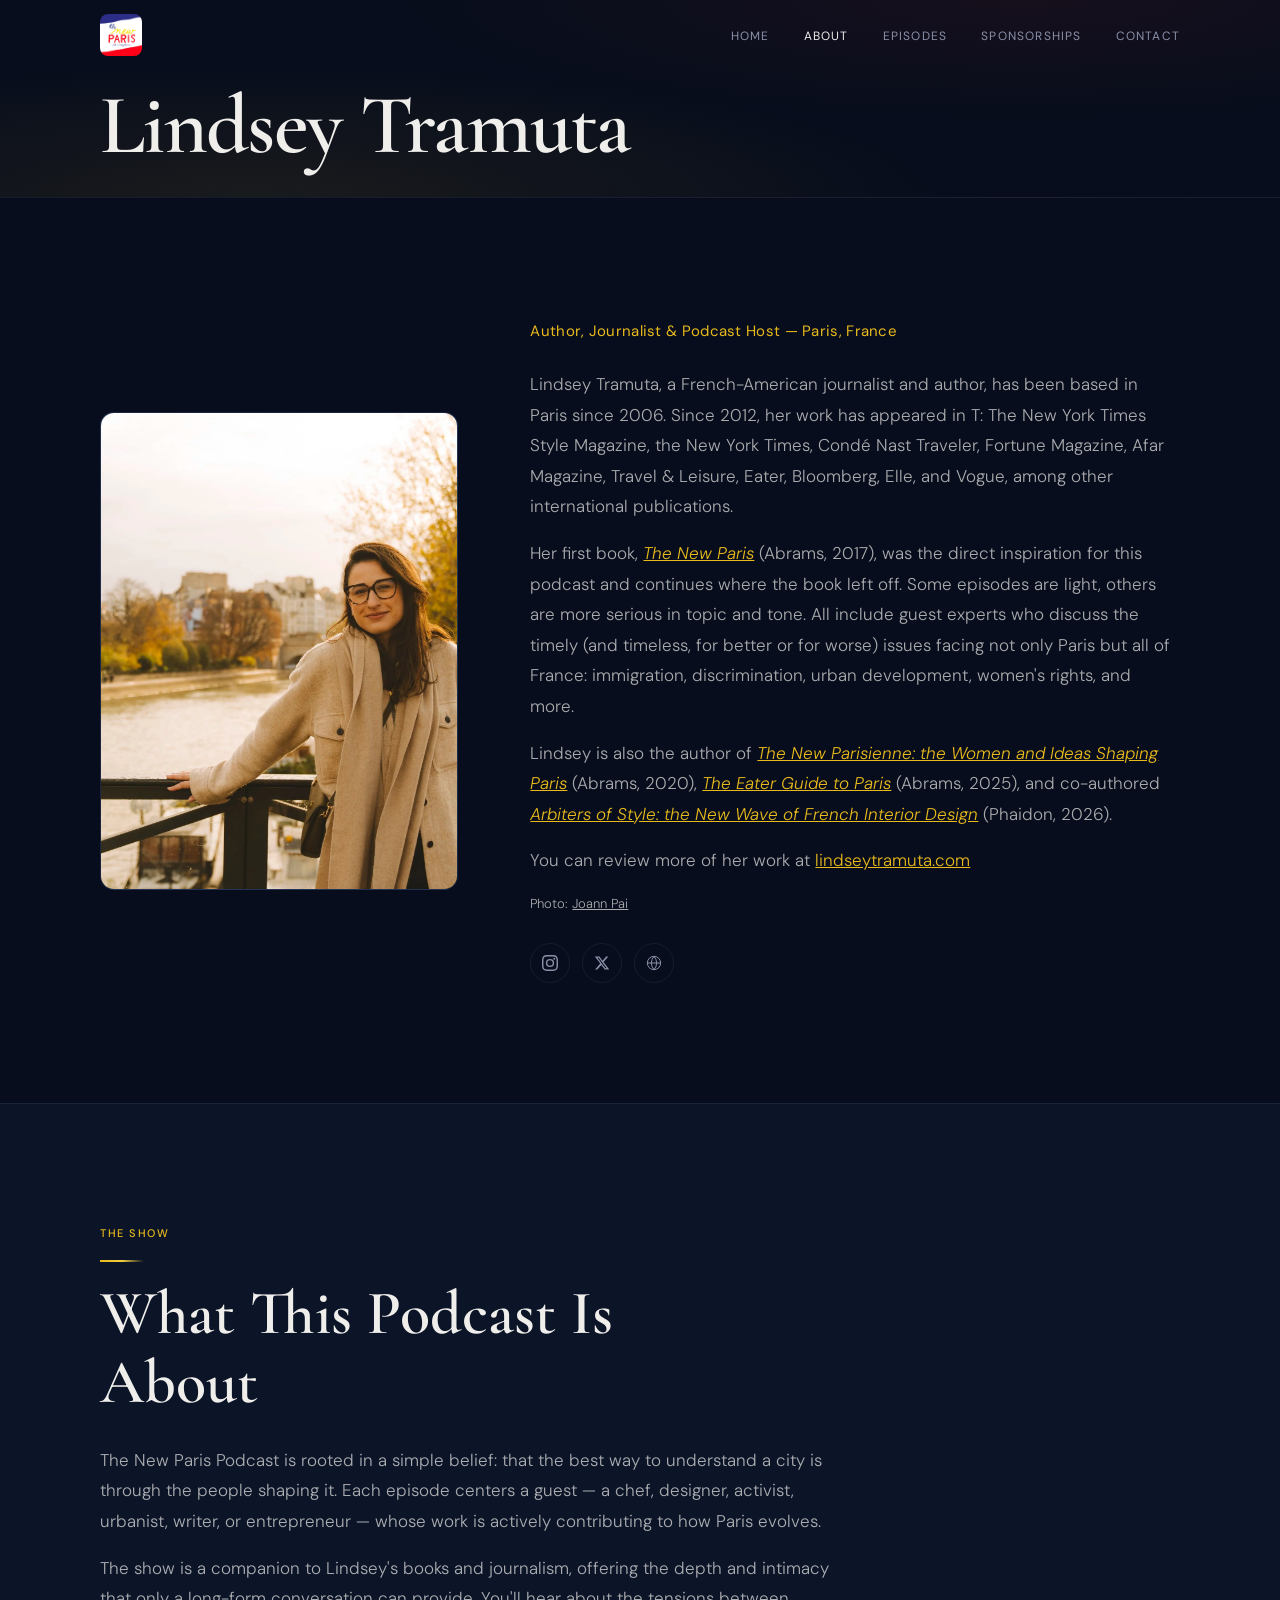
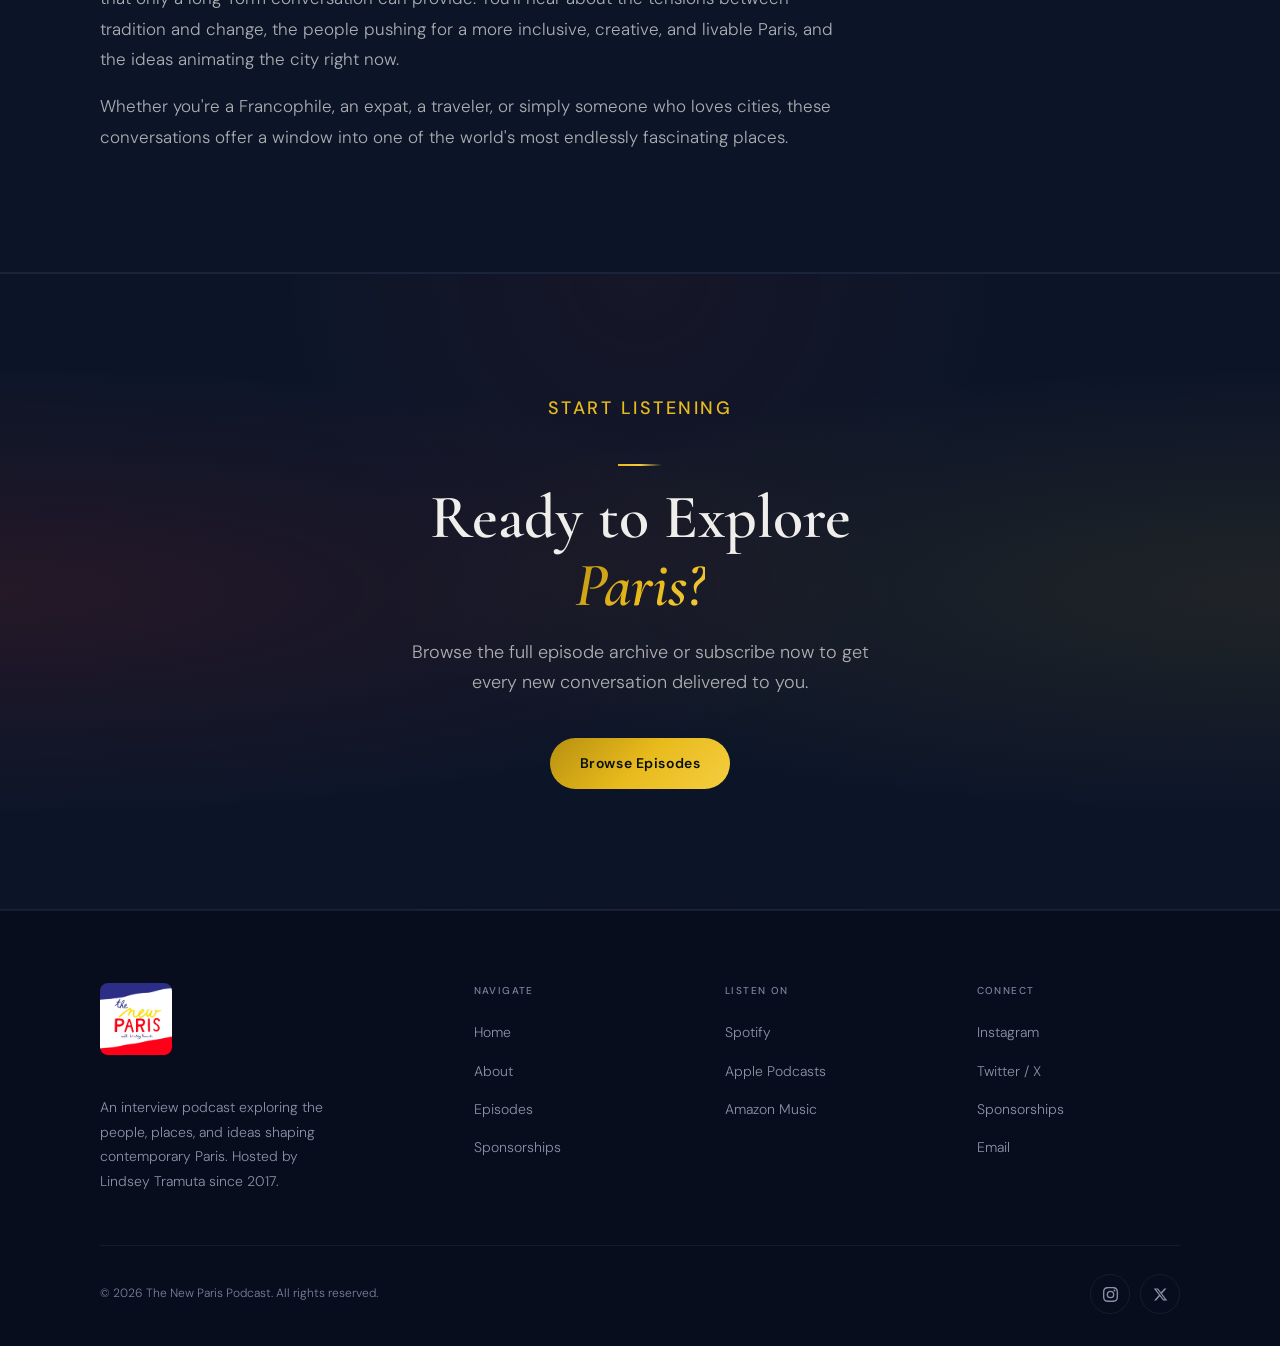
==== about.html @ 5c45d7e3 "xcopright date update" ====
<!DOCTYPE html>
<html lang="en">
<head>
  <meta charset="UTF-8">
  <meta name="viewport" content="width=device-width, initial-scale=1.0">
  <title>About — The New Paris Podcast</title>
  <meta name="description" content="Meet Lindsey Tramuta, the author and journalist behind The New Paris Podcast. Learn about the show, its mission, and what listeners can expect.">
  <link rel="preconnect" href="https://fonts.googleapis.com">
  <link rel="preconnect" href="https://fonts.gstatic.com" crossorigin>
  <link href="https://fonts.googleapis.com/css2?family=Cormorant+Garamond:ital,wght@0,400;0,500;0,600;0,700;1,400;1,600&family=DM+Sans:ital,wght@0,300;0,400;0,500;1,300&display=swap" rel="stylesheet">
  <link rel="stylesheet" href="css/styles.css">
</head>
<body>

  <!-- NAV -->
  <nav class="nav" id="nav">
    <div class="container nav-inner">
      <a href="index.html" class="nav-logo">
        <img src="show_logo.png" alt="The New Paris Podcast" class="nav-logo-img">
      </a>
      <ul class="nav-links">
        <li><a href="index.html">Home</a></li>
        <li><a href="about.html" class="active">About</a></li>
        <li><a href="episodes.html">Episodes</a></li>
        <li><a href="sponsorships.html">Sponsorships</a></li>
        <li><a href="mailto:hello@thenewparispodcast.com">Contact</a></li>
      </ul>
      <button class="hamburger" id="hamburger" aria-label="Open menu">
        <span></span><span></span><span></span>
      </button>
    </div>
  </nav>

  <div class="mobile-menu" id="mobile-menu">
    <a href="index.html">Home</a>
    <a href="about.html">About</a>
    <a href="episodes.html">Episodes</a>
    <a href="sponsorships.html">Sponsorships</a>
    <a href="mailto:hello@thenewparispodcast.com">Contact</a>
  </div>

  <!-- PAGE HERO -->
  <section class="page-hero">
    <div class="container">
      <h1>Lindsey Tramuta</h1>
    </div>
  </section>

  <!-- HOST BIO -->
  <section class="section">
    <div class="container">
      <div class="host-inner">

        <div class="host-photo">
          <div class="host-photo-img">
            <img src="images/Lindsey.jpg" alt="Lindsey Tramuta">
            </div>
        </div>

        <div class="host-content">
          <p style="color:var(--gold); font-size:15px; margin-bottom:24px; font-weight:400; letter-spacing:0.02em;">Author, Journalist &amp; Podcast Host — Paris, France</p>

          <p>Lindsey Tramuta, a French-American journalist and author, has been based in Paris since 2006. Since 2012, her work has appeared in T: The New York Times Style Magazine, the New York Times, Condé Nast Traveler, Fortune Magazine, Afar Magazine, Travel &amp; Leisure, Eater, Bloomberg, Elle, and Vogue, among other international publications.</p>
          <p>Her first book, <a href="https://bookshop.org/a/3892/9781419724039" target="_blank" rel="noopener" style="color:var(--gold); text-decoration:underline;"><em>The New Paris</em></a> (Abrams, 2017), was the direct inspiration for this podcast and continues where the book left off. Some episodes are light, others are more serious in topic and tone. All include guest experts who discuss the timely (and timeless, for better or for worse) issues facing not only Paris but all of France: immigration, discrimination, urban development, women's rights, and more.</p>
          <p>Lindsey is also the author of <a href="https://bookshop.org/a/3892/9781419742811" target="_blank" rel="noopener" style="color:var(--gold); text-decoration:underline;"><em>The New Parisienne: the Women and Ideas Shaping Paris</em></a> (Abrams, 2020), <a href="https://bookshop.org/a/3892/9781419765841" target="_blank" rel="noopener" style="color:var(--gold); text-decoration:underline;"><em>The Eater Guide to Paris</em></a> (Abrams, 2025), and co-authored <a href="https://bookshop.org/a/3892/9781580937313" target="_blank" rel="noopener" style="color:var(--gold); text-decoration:underline;"><em>Arbiters of Style: the New Wave of French Interior Design</em></a> (Phaidon, 2026).</p>
          <p>You can review more of her work at <a href="https://lindseytramuta.com" target="_blank" rel="noopener" style="color:var(--gold); text-decoration:underline;">lindseytramuta.com</a></p>
          <p style="font-size:13px; color:var(--white-dim); margin-top:8px;">Photo: <a href="https://www.sliceofpai.com/" target="_blank" rel="noopener" style="color:var(--white-dim); text-decoration:underline;">Joann Pai</a></p>

          <div class="host-socials">
            <a href="https://instagram.com/thenewparispodcast" target="_blank" rel="noopener" class="social-link" aria-label="Instagram">
              <svg width="16" height="16" viewBox="0 0 24 24" fill="currentColor"><path d="M12 2.163c3.204 0 3.584.012 4.85.07 3.252.148 4.771 1.691 4.919 4.919.058 1.265.069 1.645.069 4.849 0 3.205-.012 3.584-.069 4.849-.149 3.225-1.664 4.771-4.919 4.919-1.266.058-1.644.07-4.85.07-3.204 0-3.584-.012-4.849-.07-3.26-.149-4.771-1.699-4.919-4.92-.058-1.265-.07-1.644-.07-4.849 0-3.204.013-3.583.07-4.849.149-3.227 1.664-4.771 4.919-4.919 1.266-.057 1.645-.069 4.849-.069zM12 0C8.741 0 8.333.014 7.053.072 2.695.272.273 2.69.073 7.052.014 8.333 0 8.741 0 12c0 3.259.014 3.668.072 4.948.2 4.358 2.618 6.78 6.98 6.98C8.333 23.986 8.741 24 12 24c3.259 0 3.668-.014 4.948-.072 4.354-.2 6.782-2.618 6.979-6.98.059-1.28.073-1.689.073-4.948 0-3.259-.014-3.667-.072-4.947-.196-4.354-2.617-6.78-6.979-6.98C15.668.014 15.259 0 12 0zm0 5.838a6.162 6.162 0 1 0 0 12.324 6.162 6.162 0 0 0 0-12.324zM12 16a4 4 0 1 1 0-8 4 4 0 0 1 0 8zm6.406-11.845a1.44 1.44 0 1 0 0 2.881 1.44 1.44 0 0 0 0-2.881z"/></svg>
            </a>
            <a href="https://twitter.com/lindseytramuta" target="_blank" rel="noopener" class="social-link" aria-label="Twitter / X">
              <svg width="16" height="16" viewBox="0 0 24 24" fill="currentColor"><path d="M18.244 2.25h3.308l-7.227 8.26 8.502 11.24H16.17l-5.214-6.817L4.99 21.75H1.68l7.73-8.835L1.254 2.25H8.08l4.713 6.231zm-1.161 17.52h1.833L7.084 4.126H5.117z"/></svg>
            </a>
            <a href="https://lindseytramuta.com" target="_blank" rel="noopener" class="social-link" aria-label="Website">
              <svg width="16" height="16" viewBox="0 0 24 24" fill="none" stroke="currentColor" stroke-width="1.5"><circle cx="12" cy="12" r="10"/><path d="M2 12h20M12 2a15.3 15.3 0 0 1 4 10 15.3 15.3 0 0 1-4 10 15.3 15.3 0 0 1-4-10 15.3 15.3 0 0 1 4-10z"/></svg>
            </a>
          </div>
        </div>

      </div>
    </div>
  </section>

  <!-- PODCAST MISSION -->
  <section class="section alt-bg">
    <div class="container">
      <p class="label">The show</p>
      <div class="divider"></div>
      <h2 style="max-width:640px; margin-bottom:28px;">What This Podcast Is About</h2>
      <div style="max-width:740px;">
        <p style="font-size:17px; line-height:1.8; margin-bottom:16px;">The New Paris Podcast is rooted in a simple belief: that the best way to understand a city is through the people shaping it. Each episode centers a guest — a chef, designer, activist, urbanist, writer, or entrepreneur — whose work is actively contributing to how Paris evolves.</p>
        <p style="font-size:17px; line-height:1.8; margin-bottom:16px;">The show is a companion to Lindsey's books and journalism, offering the depth and intimacy that only a long-form conversation can provide. You'll hear about the tensions between tradition and change, the people pushing for a more inclusive, creative, and livable Paris, and the ideas animating the city right now.</p>
        <p style="font-size:17px; line-height:1.8;">Whether you're a Francophile, an expat, a traveler, or simply someone who loves cities, these conversations offer a window into one of the world's most endlessly fascinating places.</p>
      </div>
    </div>
  </section>

  <!-- CTA BANNER -->
  <section class="section cta-banner">
    <div class="container">
      <p class="label">Start listening</p>
      <div class="divider"></div>
      <h2>Ready to Explore<br><em class="gold-text">Paris?</em></h2>
      <p>Browse the full episode archive or subscribe now to get every new conversation delivered to you.</p>
      <div class="cta-buttons">
        <a href="episodes.html" class="btn btn-primary">Browse Episodes</a>
      </div>
    </div>
  </section>

  <!-- FOOTER -->
  <footer class="footer">
    <div class="container">
      <div class="footer-inner">
        <div class="footer-brand">
          <a href="index.html" class="footer-logo-link">
            <img src="show_logo.png" alt="The New Paris Podcast" class="footer-logo-img">
          </a>
          <p>An interview podcast exploring the people, places, and ideas shaping contemporary Paris. Hosted by Lindsey Tramuta since 2017.</p>
        </div>
        <div class="footer-col">
          <h4>Navigate</h4>
          <ul>
            <li><a href="index.html">Home</a></li>
            <li><a href="about.html">About</a></li>
            <li><a href="episodes.html">Episodes</a></li>
            <li><a href="sponsorships.html">Sponsorships</a></li>
          </ul>
        </div>
        <div class="footer-col">
          <h4>Listen On</h4>
          <ul>
            <li><a href="https://open.spotify.com/show/2KHAu4PRRxsVcUf0qL84Ym" target="_blank" rel="noopener">Spotify</a></li>
            <li><a href="https://podcasts.apple.com/podcast/id1225708803" target="_blank" rel="noopener">Apple Podcasts</a></li>
            <li><a href="https://music.amazon.co.uk/podcasts/789c262d-204c-44c2-9bc1-9c828be3fe16/the-new-paris-podcast" target="_blank" rel="noopener">Amazon Music</a></li>
          </ul>
        </div>
        <div class="footer-col">
          <h4>Connect</h4>
          <ul>
            <li><a href="https://instagram.com/thenewparispodcast" target="_blank" rel="noopener">Instagram</a></li>
            <li><a href="https://twitter.com/lindseytramuta" target="_blank" rel="noopener">Twitter / X</a></li>
            <li><a href="sponsorships.html">Sponsorships</a></li>
            <li><a href="mailto:hello@thenewparispodcast.com">Email</a></li>
          </ul>
        </div>
      </div>
      <div class="footer-bottom">
        <p>&copy; 2026 The New Paris Podcast. All rights reserved.</p>
        <div class="footer-socials">
          <a href="https://instagram.com/thenewparispodcast" target="_blank" rel="noopener" class="social-link" aria-label="Instagram">
            <svg width="15" height="15" viewBox="0 0 24 24" fill="currentColor"><path d="M12 2.163c3.204 0 3.584.012 4.85.07 3.252.148 4.771 1.691 4.919 4.919.058 1.265.069 1.645.069 4.849 0 3.205-.012 3.584-.069 4.849-.149 3.225-1.664 4.771-4.919 4.919-1.266.058-1.644.07-4.85.07-3.204 0-3.584-.012-4.849-.07-3.26-.149-4.771-1.699-4.919-4.92-.058-1.265-.07-1.644-.07-4.849 0-3.204.013-3.583.07-4.849.149-3.227 1.664-4.771 4.919-4.919 1.266-.057 1.645-.069 4.849-.069zM12 0C8.741 0 8.333.014 7.053.072 2.695.272.273 2.69.073 7.052.014 8.333 0 8.741 0 12c0 3.259.014 3.668.072 4.948.2 4.358 2.618 6.78 6.98 6.98C8.333 23.986 8.741 24 12 24c3.259 0 3.668-.014 4.948-.072 4.354-.2 6.782-2.618 6.979-6.98.059-1.28.073-1.689.073-4.948 0-3.259-.014-3.667-.072-4.947-.196-4.354-2.617-6.78-6.979-6.98C15.668.014 15.259 0 12 0zm0 5.838a6.162 6.162 0 1 0 0 12.324 6.162 6.162 0 0 0 0-12.324zM12 16a4 4 0 1 1 0-8 4 4 0 0 1 0 8zm6.406-11.845a1.44 1.44 0 1 0 0 2.881 1.44 1.44 0 0 0 0-2.881z"/></svg>
          </a>
          <a href="https://twitter.com/lindseytramuta" target="_blank" rel="noopener" class="social-link" aria-label="Twitter / X">
            <svg width="15" height="15" viewBox="0 0 24 24" fill="currentColor"><path d="M18.244 2.25h3.308l-7.227 8.26 8.502 11.24H16.17l-5.214-6.817L4.99 21.75H1.68l7.73-8.835L1.254 2.25H8.08l4.713 6.231zm-1.161 17.52h1.833L7.084 4.126H5.117z"/></svg>
          </a>
        </div>
      </div>
    </div>
  </footer>

  <script src="js/main.js"></script>
</body>
</html>
---- css/styles.css ----
/* ============================================================
   THE NEW PARIS PODCAST — Stylesheet
   ============================================================ */

/* ---- Variables ---- */
:root {
  --bg:           #070d1c;
  --bg-2:         #0c1528;
  --bg-3:         #111f38;
  --bg-4:         #182846;

  --gold:         #e8ba1c;
  --gold-light:   #f5ce40;
  --gold-dark:    #b89010;
  --gold-glow:    rgba(232, 186, 28, 0.10);
  --gold-border:  rgba(232, 186, 28, 0.22);

  --red:          #c8907a;
  --red-light:    #dca888;
  --red-dark:     #a07060;
  --red-glow:     rgba(200, 144, 122, 0.10);
  --red-border:   rgba(200, 144, 122, 0.28);

  --white:        #f0eeeb;
  --white-dim:    rgba(240, 238, 235, 0.70);
  --gray:         #8a91a8;
  --gray-dark:    #7a82a0;
  --line:         rgba(180, 200, 255, 0.08);

  --font-serif:   'Cormorant Garamond', Georgia, serif;
  --font-sans:    'DM Sans', -apple-system, BlinkMacSystemFont, sans-serif;

  --nav-h:        70px;
  --max-w:        1200px;
  --section:      clamp(72px, 11vw, 120px);
  --r:            14px;
  --r-sm:         8px;
  --r-lg:         24px;
  --ease:         cubic-bezier(0.4, 0, 0.2, 1);
}

/* ---- Reset ---- */
*, *::before, *::after { box-sizing: border-box; margin: 0; padding: 0; }
html { scroll-behavior: smooth; }
body {
  background: var(--bg);
  color: var(--white);
  font-family: var(--font-sans);
  font-weight: 300;
  font-size: 16px;
  line-height: 1.65;
  -webkit-font-smoothing: antialiased;
  overflow-x: hidden;
}
img  { max-width: 100%; display: block; }
a    { color: inherit; text-decoration: none; }
ul   { list-style: none; }
button { cursor: pointer; border: none; background: none; font-family: inherit; }

/* ---- Typography ---- */
h1 {
  font-family: var(--font-serif);
  font-size: clamp(52px, 8vw, 100px);
  font-weight: 600;
  line-height: 1.0;
  letter-spacing: -0.02em;
}
h2 {
  font-family: var(--font-serif);
  font-size: clamp(34px, 5vw, 62px);
  font-weight: 600;
  line-height: 1.1;
}
h3 {
  font-family: var(--font-serif);
  font-size: clamp(22px, 2.8vw, 34px);
  font-weight: 500;
  line-height: 1.2;
}
p { color: var(--white-dim); }

.label {
  font-size: 11px;
  font-weight: 500;
  letter-spacing: 0.14em;
  text-transform: uppercase;
  color: var(--gold);
}

/* ---- Gradient Text ---- */
.gold-text {
  background: linear-gradient(135deg, var(--gold-dark) 0%, var(--gold) 55%, var(--gold-light) 100%);
  -webkit-background-clip: text;
  -webkit-text-fill-color: transparent;
  background-clip: text;
}

/* ---- Container ---- */
.container {
  width: 100%;
  max-width: var(--max-w);
  margin: 0 auto;
  padding: 0 clamp(20px, 5vw, 60px);
}

/* ---- Section ---- */
.section { padding: var(--section) 0; }
.section-header { margin-bottom: clamp(40px, 6vw, 64px); }
.section-header p { margin-top: 16px; font-size: 17px; max-width: 520px; }

/* ---- Divider ---- */
.divider {
  width: 44px;
  height: 2px;
  background: linear-gradient(90deg, var(--gold), var(--gold-light), transparent);
  margin: 18px 0;
}

/* ---- Buttons ---- */
.btn {
  display: inline-flex;
  align-items: center;
  gap: 10px;
  padding: 14px 30px;
  border-radius: 100px;
  font-family: var(--font-sans);
  font-size: 14px;
  font-weight: 500;
  letter-spacing: 0.04em;
  transition: all 0.25s var(--ease);
  white-space: nowrap;
}
.btn-primary {
  background: linear-gradient(135deg, var(--gold-dark) 0%, var(--gold) 50%, var(--gold-light) 100%);
  color: #09100a;
  font-weight: 600;
}
.btn-primary:hover {
  transform: translateY(-2px);
  box-shadow: 0 8px 28px rgba(232, 186, 28, 0.35);
}
.btn-secondary {
  border: 1px solid var(--red-border);
  color: var(--red-light);
  background: transparent;
}
.btn-secondary:hover {
  background: var(--red-glow);
  border-color: var(--red);
  transform: translateY(-2px);
}
.btn-ghost {
  color: var(--gray);
  padding: 10px 0;
}
.btn-ghost:hover { color: var(--white); }
.btn-ghost svg, .btn svg { flex-shrink: 0; transition: transform 0.2s var(--ease); }
.btn-ghost:hover svg { transform: translateX(4px); }

/* ============================================================
   NAVIGATION
   ============================================================ */
.nav {
  position: fixed;
  top: 0; left: 0; right: 0;
  height: var(--nav-h);
  z-index: 1000;
  transition: background 0.4s var(--ease), box-shadow 0.4s var(--ease);
}
.nav.scrolled {
  background: rgba(7, 13, 28, 0.94);
  backdrop-filter: blur(24px);
  -webkit-backdrop-filter: blur(24px);
  box-shadow: 0 1px 0 var(--line);
}
.nav-inner {
  height: 100%;
  display: flex;
  align-items: center;
  justify-content: space-between;
}
.nav-logo {
  flex-shrink: 0;
  display: flex;
  align-items: center;
}
.nav-logo-img {
  height: 42px;
  width: 42px;
  border-radius: var(--r-sm);
  object-fit: cover;
  display: block;
}
.nav-links {
  display: flex;
  align-items: center;
  gap: 34px;
}
.nav-links a {
  font-size: 12px;
  font-weight: 400;
  letter-spacing: 0.1em;
  text-transform: uppercase;
  color: var(--gray);
  transition: color 0.2s;
}
.nav-links a:hover,
.nav-links a.active { color: var(--white); }
.nav-cta { padding: 10px 22px !important; font-size: 13px !important; }

.hamburger {
  display: none;
  flex-direction: column;
  gap: 5px;
  padding: 8px;
}
.hamburger span {
  width: 22px;
  height: 1.5px;
  background: var(--white);
  transition: all 0.3s var(--ease);
  transform-origin: center;
}
.hamburger.open span:nth-child(1) { transform: translateY(6.5px) rotate(45deg); }
.hamburger.open span:nth-child(2) { opacity: 0; }
.hamburger.open span:nth-child(3) { transform: translateY(-6.5px) rotate(-45deg); }

.mobile-menu {
  display: none;
  position: fixed;
  inset: 0;
  background: linear-gradient(160deg, var(--bg) 0%, var(--bg-2) 100%);
  z-index: 999;
  padding: calc(var(--nav-h) + 48px) 40px 40px;
  flex-direction: column;
  gap: 28px;
}
.mobile-menu.open { display: flex; }
.mobile-menu a {
  font-family: var(--font-serif);
  font-size: 40px;
  font-weight: 500;
  color: var(--white);
  opacity: 0.9;
  transition: color 0.2s;
}
.mobile-menu a:hover { color: var(--gold); }
.mobile-menu .mobile-subscribe {
  margin-top: 16px;
  align-self: flex-start;
}

/* ============================================================
   HERO
   ============================================================ */
.hero {
  min-height: 100vh;
  display: flex;
  align-items: flex-start;
  padding-top: var(--nav-h);
  position: relative;
  overflow: hidden;
  background:
    radial-gradient(ellipse at 10% 60%, rgba(232, 186, 28, 0.09) 0%, transparent 48%),
    radial-gradient(ellipse at 90% 15%, rgba(212, 46, 35, 0.08) 0%, transparent 44%),
    radial-gradient(ellipse at 50% 105%, rgba(232, 186, 28, 0.05) 0%, transparent 40%),
    radial-gradient(ellipse at 70% 80%, rgba(212, 46, 35, 0.04) 0%, transparent 36%),
    var(--bg);
}
.hero-inner {
  display: grid;
  grid-template-columns: 1fr auto;
  gap: clamp(40px, 6vw, 80px);
  align-items: center;
  padding: calc(var(--section) * 0.5) 0 var(--section);
  width: 100%;
}
.hero-content { max-width: 680px; }
.hero-label { margin-bottom: 20px; }
.hero h1 { margin-bottom: 28px; }
.hero-desc {
  font-size: clamp(16px, 1.8vw, 19px);
  max-width: 540px;
  margin-bottom: 40px;
  line-height: 1.75;
}
.hero-actions {
  display: flex;
  gap: 14px;
  flex-wrap: wrap;
  margin-bottom: 52px;
}
.hero-platforms {
  display: flex;
  align-items: center;
  gap: 18px;
  flex-wrap: wrap;
}
.hero-platforms > p {
  font-size: 11px;
  letter-spacing: 0.12em;
  text-transform: uppercase;
  color: var(--gray-dark);
}
.hero-platforms-logos { display: flex; gap: 10px; align-items: center; flex-wrap: wrap; }
.platform-badge {
  display: flex;
  align-items: center;
  gap: 7px;
  padding: 7px 14px;
  border-radius: 100px;
  border: 1px solid var(--line);
  background: rgba(255,255,255,0.025);
  font-size: 12px;
  color: var(--gray);
  transition: all 0.2s;
}
.platform-badge:hover { border-color: var(--gold-border); color: var(--white); }

/* Cover art */
.hero-art {
  position: relative;
  width: clamp(330px, 39vw, 540px);
  flex-shrink: 0;
}
.hero-art-glow {
  position: absolute;
  inset: -40px;
  background: radial-gradient(ellipse at center, rgba(232, 186, 28, 0.14) 0%, rgba(212, 46, 35, 0.06) 45%, transparent 68%);
  z-index: -1;
}
.hero-art-img {
  width: 100%;
  aspect-ratio: 1;
  border-radius: var(--r-lg);
  background: var(--bg-3);
  border: 1px solid var(--gold-border);
  overflow: hidden;
  display: flex;
  align-items: center;
  justify-content: center;
}
.hero-art-img img { width: 100%; height: 100%; object-fit: cover; }
.art-placeholder {
  font-family: var(--font-serif);
  font-size: 28px;
  font-weight: 500;
  color: var(--gray);
  text-align: center;
  line-height: 1.4;
  padding: 24px;
}

/* ============================================================
   EPISODE CARDS
   ============================================================ */
.episodes-grid {
  display: grid;
  grid-template-columns: repeat(3, 1fr);
  gap: 22px;
}
.episode-card {
  background: var(--bg-3);
  border: 1px solid var(--line);
  border-radius: var(--r);
  padding: 28px;
  display: flex;
  flex-direction: column;
  gap: 14px;
  transition: all 0.3s var(--ease);
  position: relative;
  overflow: hidden;
}
.episode-card::before {
  content: '';
  position: absolute;
  inset: 0;
  background: linear-gradient(140deg, rgba(232, 186, 28, 0.06) 0%, rgba(212, 46, 35, 0.04) 60%, transparent 100%);
  opacity: 0;
  transition: opacity 0.3s var(--ease);
}
.episode-card:hover {
  transform: translateY(-4px);
  border-color: var(--gold-border);
  box-shadow: 0 16px 48px rgba(0,0,0,0.55), 0 0 0 1px var(--gold-border);
}
.episode-card:hover::before { opacity: 1; }
.episode-num {
  font-size: 10px;
  font-weight: 500;
  letter-spacing: 0.14em;
  text-transform: uppercase;
  color: var(--gold);
}
.episode-card h3 {
  font-size: clamp(18px, 2.2vw, 24px);
  font-weight: 500;
  line-height: 1.25;
  color: var(--white);
}
.episode-meta { display: flex; gap: 14px; align-items: center; }
.episode-meta span { font-size: 12px; color: var(--gray-dark); }
.episode-meta span + span::before { content: '·'; margin-right: 14px; }
.episode-desc {
  font-size: 14px;
  line-height: 1.65;
  color: var(--gray);
  display: -webkit-box;
  -webkit-line-clamp: 3;
  -webkit-box-orient: vertical;
  overflow: hidden;
}
.episode-footer {
  display: flex;
  justify-content: space-between;
  align-items: center;
  padding-top: 16px;
  border-top: 1px solid var(--line);
  margin-top: auto;
}
.episode-guest { font-size: 13px; color: var(--gray); }
.episode-guest strong { color: var(--white-dim); font-weight: 400; }

/* ============================================================
   LISTEN / PLAYER SECTION
   ============================================================ */
.player-section {
  background: var(--bg-2);
  border-top: 1px solid var(--line);
  border-bottom: 1px solid var(--line);
}
.player-layout {
  display: grid;
  grid-template-columns: 1fr 1fr;
  gap: 64px;
  align-items: center;
}
.player-info h2 { margin: 12px 0 16px; }
.player-info > p { margin-bottom: 32px; font-size: 17px; }
.player-platforms {
  display: flex;
  flex-direction: row;
  flex-wrap: wrap;
  gap: 10px;
}
.platform-link {
  display: flex;
  align-items: center;
  gap: 11px;
  padding: 14px 18px;
  background: var(--bg-3);
  border: 1px solid var(--line);
  border-radius: var(--r-sm);
  font-size: 13px;
  color: var(--gray);
  transition: all 0.22s var(--ease);
}
.platform-link:hover { border-color: var(--gold-border); color: var(--white); background: var(--bg-4); }
.player-embed-wrapper { border-radius: var(--r); overflow: hidden; }

/* ============================================================
   HOST PREVIEW
   ============================================================ */
.host-inner {
  display: grid;
  grid-template-columns: auto 1fr;
  gap: 72px;
  align-items: center;
}
.host-photo { width: clamp(240px, 28vw, 360px); flex-shrink: 0; }
.host-photo-img {
  width: 100%;
  aspect-ratio: 3 / 4;
  border-radius: var(--r);
  background: linear-gradient(160deg, var(--bg-4), var(--bg-3), var(--bg-2));
  border: 1px solid var(--line);
  overflow: hidden;
  display: flex;
  align-items: center;
  justify-content: center;
}
.host-photo-img img { width: 100%; height: 100%; object-fit: cover; }
.photo-placeholder { font-size: 14px; color: var(--gray-dark); text-align: center; padding: 24px; line-height: 1.6; }
.host-content .label { margin-bottom: 14px; }
.host-content h2 { margin-bottom: 24px; }
.host-content p { font-size: 17px; line-height: 1.8; margin-bottom: 16px; }
.host-socials { display: flex; gap: 12px; margin-top: 28px; }
.social-link {
  width: 40px; height: 40px;
  border-radius: 50%;
  border: 1px solid var(--line);
  display: flex;
  align-items: center;
  justify-content: center;
  color: var(--gray);
  transition: all 0.2s;
}
.social-link:hover { border-color: var(--red-border); color: var(--red-light); background: var(--red-glow); }

/* ============================================================
   CTA BANNER
   ============================================================ */
.cta-banner {
  background:
    radial-gradient(ellipse at 0% 50%, rgba(212, 46, 35, 0.12) 0%, transparent 50%),
    radial-gradient(ellipse at 100% 50%, rgba(232, 186, 28, 0.09) 0%, transparent 50%),
    radial-gradient(ellipse at 50% 0%, rgba(212, 46, 35, 0.05) 0%, transparent 40%),
    var(--bg-2);
  border-top: 1px solid var(--line);
  border-bottom: 1px solid var(--line);
  text-align: center;
}
.cta-banner .divider { margin-left: auto; margin-right: auto; }
.cta-banner h2 { margin-bottom: 18px; }
.cta-banner p { font-size: 18px; max-width: 460px; margin: 0 auto 40px; }
.cta-buttons { display: flex; gap: 14px; justify-content: center; flex-wrap: wrap; }

/* ============================================================
   RECENT EPISODES CARDS (homepage)
   ============================================================ */
.recent-ep-header {
  display: flex;
  align-items: flex-end;
  justify-content: space-between;
  gap: 24px;
  margin-bottom: 40px;
  flex-wrap: wrap;
}
.recent-ep-header h2 { margin-bottom: 0; }
.recent-ep-grid {
  display: grid;
  grid-template-columns: repeat(3, 1fr);
  gap: 24px;
}
.recent-ep-loading {
  color: var(--gray);
  font-size: 15px;
  grid-column: 1 / -1;
}
.recent-ep-card {
  background: var(--bg-2);
  border: 1px solid var(--line);
  border-radius: var(--r);
  overflow: hidden;
  display: flex;
  flex-direction: column;
  transition: border-color 0.2s;
}
.recent-ep-card:hover { border-color: var(--gold-border); }
.recent-ep-img-wrap {
  position: relative;
  width: 100%;
  aspect-ratio: 1;
  background: var(--bg-3);
  overflow: hidden;
}
.recent-ep-img {
  width: 100%;
  height: 100%;
  object-fit: cover;
  display: block;
}
.recent-ep-img-ph {
  width: 100%;
  height: 100%;
  background: var(--bg-3);
}
.recent-ep-play {
  position: absolute;
  bottom: 12px;
  left: 12px;
  width: 44px;
  height: 44px;
  border-radius: 50%;
  background: var(--gold);
  color: var(--bg);
  border: none;
  cursor: pointer;
  display: flex;
  align-items: center;
  justify-content: center;
  transition: transform 0.15s, background 0.15s;
}
.recent-ep-play svg { fill: var(--bg); }
.recent-ep-play:hover { transform: scale(1.08); background: var(--gold-light); }
.recent-ep-play.playing { background: var(--white); }
.recent-ep-play.playing:hover { background: var(--white); }
.recent-ep-body {
  padding: 20px 20px 24px;
  display: flex;
  flex-direction: column;
  gap: 8px;
  flex: 1;
}
.recent-ep-date {
  font-size: 12px;
  color: var(--gray);
  letter-spacing: 0.04em;
  text-transform: uppercase;
  margin: 0;
}
.recent-ep-title {
  font-family: var(--font-serif);
  font-size: clamp(16px, 1.6vw, 19px);
  font-weight: 600;
  line-height: 1.35;
  color: var(--white);
  margin: 0;
}
.recent-ep-desc {
  font-size: 14px;
  line-height: 1.65;
  color: var(--gray);
  margin: 0;
}

/* ============================================================
   AUDIO PLAYER BAR
   ============================================================ */
.ap-bar {
  position: fixed;
  bottom: 0;
  left: 0;
  right: 0;
  z-index: 200;
  background: var(--bg-2);
  border-top: 1px solid var(--line);
  display: flex;
  align-items: center;
  gap: 16px;
  padding: 10px 24px;
  transform: translateY(100%);
  transition: transform 0.3s ease;
}
.ap-bar.ap-visible { transform: translateY(0); }
.ap-art {
  width: 48px;
  height: 48px;
  border-radius: 6px;
  object-fit: cover;
  flex-shrink: 0;
}
.ap-info {
  flex: 1;
  min-width: 0;
  display: flex;
  flex-direction: column;
  gap: 4px;
}
.ap-title {
  font-size: 14px;
  font-weight: 500;
  color: var(--white);
  white-space: nowrap;
  overflow: hidden;
  text-overflow: ellipsis;
}
.ap-progress {
  height: 4px;
  background: var(--bg-3);
  border-radius: 2px;
  cursor: pointer;
  position: relative;
}
.ap-fill {
  height: 100%;
  background: var(--gold);
  border-radius: 2px;
  width: 0%;
  transition: width 0.25s linear;
}
.ap-time {
  font-size: 11px;
  color: var(--gray);
}
.ap-toggle {
  width: 44px;
  height: 44px;
  border-radius: 50%;
  background: var(--gold);
  color: var(--bg);
  border: none;
  cursor: pointer;
  display: flex;
  align-items: center;
  justify-content: center;
  flex-shrink: 0;
  transition: background 0.15s;
}
.ap-toggle:hover { background: var(--gold-light); }
.ap-toggle svg { fill: var(--bg); }
.ap-icon-pause { display: none; }

/* ============================================================
   FOOTER
   ============================================================ */
.footer {
  background: var(--bg);
  padding: 72px 0 32px;
  border-top: 1px solid var(--line);
}
.footer-inner {
  display: grid;
  grid-template-columns: 1.6fr 1fr 1fr 1fr;
  gap: 48px;
  margin-bottom: 52px;
}
.footer-logo-link {
  display: inline-block;
}
.footer-logo-img {
  width: 72px;
  height: 72px;
  border-radius: var(--r-sm);
  object-fit: cover;
  display: block;
  margin-bottom: 16px;
}
.footer-brand p { margin-top: 16px; font-size: 14px; max-width: 240px; color: var(--gray); line-height: 1.75; }
.footer-col h4 {
  font-family: var(--font-sans);
  font-size: 10px;
  font-weight: 500;
  letter-spacing: 0.14em;
  text-transform: uppercase;
  color: var(--gray-dark);
  margin-bottom: 20px;
}
.footer-col ul { display: flex; flex-direction: column; gap: 12px; }
.footer-col ul a { font-size: 14px; color: var(--gray); transition: color 0.2s; }
.footer-col ul a:hover { color: var(--white); }
.footer-bottom {
  padding-top: 28px;
  border-top: 1px solid var(--line);
  display: flex;
  justify-content: space-between;
  align-items: center;
}
.footer-bottom p { font-size: 12px; color: var(--gray-dark); }
.footer-socials { display: flex; gap: 10px; }

/* ============================================================
   PAGE HERO (inner pages)
   ============================================================ */
.page-hero {
  min-height: 22vh;
  display: flex;
  align-items: flex-end;
  padding-top: var(--nav-h);
  padding-bottom: 30px;
  background:
    radial-gradient(ellipse at 20% 100%, rgba(232, 186, 28, 0.08) 0%, transparent 48%),
    radial-gradient(ellipse at 80% 0%, rgba(212, 46, 35, 0.07) 0%, transparent 44%),
    var(--bg);
  border-bottom: 1px solid var(--line);
}
.page-hero h1 { font-size: clamp(44px, 7vw, 84px); }

/* ============================================================
   ABOUT PAGE — Mission & Format Sections
   ============================================================ */
.alt-bg { background: var(--bg-2); border-top: 1px solid var(--line); border-bottom: 1px solid var(--line); }
.mission-grid {
  display: grid;
  grid-template-columns: 1fr 1fr;
  gap: 80px;
  align-items: start;
}
.mission-grid h2 { margin-bottom: 24px; }
.mission-grid p { font-size: 17px; line-height: 1.8; margin-bottom: 16px; }
.format-cards {
  display: grid;
  grid-template-columns: repeat(3, 1fr);
  gap: 20px;
  margin-top: 48px;
}
.format-card {
  background: var(--bg-3);
  border: 1px solid var(--line);
  border-radius: var(--r);
  padding: 28px 24px;
}
.format-card .label { margin-bottom: 12px; }
.format-card h3 { font-size: 22px; margin-bottom: 10px; }
.format-card p { font-size: 15px; }

/* ============================================================
   EPISODES ARCHIVE PAGE
   ============================================================ */
.search-bar {
  display: flex;
  gap: 12px;
  margin-bottom: 44px;
  flex-wrap: wrap;
  flex: 1;
}
.search-input {
  flex: 1;
  min-width: 220px;
  padding: 14px 20px;
  background: var(--bg-3);
  border: 1px solid var(--line);
  border-radius: var(--r-sm);
  font-family: var(--font-sans);
  font-size: 14px;
  color: var(--white);
  outline: none;
  transition: border-color 0.2s;
}
.search-input::placeholder { color: var(--gray-dark); }
.search-input:focus { border-color: var(--gold); box-shadow: 0 0 0 3px var(--gold-glow); }
.filter-select {
  padding: 14px 18px;
  background: var(--bg-3);
  border: 1px solid var(--line);
  border-radius: var(--r-sm);
  font-family: var(--font-sans);
  font-size: 14px;
  color: var(--gray);
  outline: none;
  transition: border-color 0.2s;
  cursor: pointer;
}
.filter-select:focus { border-color: var(--gold); }

.episodes-list {
  display: flex;
  flex-direction: column;
  gap: 1px;
  background: var(--line);
  border-radius: var(--r);
  overflow: hidden;
}
.episode-row {
  display: grid;
  grid-template-columns: 72px 1fr auto;
  gap: 24px;
  align-items: center;
  padding: 22px 28px;
  background: var(--bg-3);
  transition: background 0.2s;
  cursor: pointer;
}
.episode-row:hover { background: var(--bg-4); }
.episode-row-num {
  font-family: var(--font-serif);
  font-size: 28px;
  font-weight: 500;
  color: var(--white-dim);
  line-height: 1;
}
.episode-row-body { min-width: 0; }
.episode-row-title { font-family: var(--font-serif); font-size: 20px; font-weight: 500; color: var(--white); margin-bottom: 6px; line-height: 1.25; }
.episode-row-meta { font-size: 13px; color: var(--gray); display: flex; align-items: center; flex-wrap: wrap; gap: 4px; }
.meta-item { color: var(--gray); }
.meta-dot { color: var(--gray-dark); margin: 0 2px; }
.meta-guest { color: var(--white-dim); font-weight: 500; }
.episode-row-action { flex-shrink: 0; }
.ep-listen-btn { padding: 10px 20px !important; font-size: 13px !important; gap: 8px !important; }

/* Episode tags */
.episode-tags { display: flex; gap: 6px; flex-wrap: wrap; margin-top: 8px; }
.ep-tag {
  font-size: 10px;
  font-weight: 500;
  letter-spacing: 0.08em;
  text-transform: uppercase;
  padding: 3px 9px;
  border-radius: 100px;
  background: rgba(255,255,255,0.06);
  border: 1px solid var(--line);
  color: var(--gray);
}

/* ---- Episodes page toolbar ---- */
.ep-toolbar {
  display: flex;
  align-items: center;
  justify-content: space-between;
  gap: 16px;
  margin-bottom: 28px;
  flex-wrap: wrap;
}
.ep-tag-filters {
  display: flex;
  flex-wrap: wrap;
  gap: 8px;
}
.ep-filter-btn {
  font-family: var(--font-sans);
  font-size: 12px;
  font-weight: 500;
  letter-spacing: 0.06em;
  text-transform: uppercase;
  padding: 7px 16px;
  border-radius: 100px;
  border: 1px solid var(--line);
  background: transparent;
  color: var(--gray);
  cursor: pointer;
  transition: background 0.15s, color 0.15s, border-color 0.15s;
}
.ep-filter-btn:hover { border-color: var(--gold-border); color: var(--white); }
.ep-filter-btn.active { background: var(--gold); border-color: var(--gold); color: var(--bg); }
.ep-search-wrap {
  display: flex;
  align-items: center;
  gap: 8px;
  background: var(--bg-2);
  border: 1px solid var(--line);
  border-radius: 100px;
  padding: 8px 16px;
  min-width: 220px;
  transition: border-color 0.2s;
}
.ep-search-wrap:focus-within { border-color: var(--gold-border); }
.ep-search-wrap svg { color: var(--gray); flex-shrink: 0; }
.ep-search-input {
  background: none;
  border: none;
  outline: none;
  color: var(--white);
  font-family: var(--font-sans);
  font-size: 14px;
  width: 100%;
}
.ep-search-input::placeholder { color: var(--gray); }

/* ---- Episode list items ---- */
.ep-list { display: flex; flex-direction: column; }
.ep-list-item {
  display: grid;
  grid-template-columns: 140px 1fr;
  gap: 28px;
  padding: 32px 0;
  border-bottom: 1px solid var(--line);
  align-items: start;
}
.ep-list-item:first-child { border-top: 1px solid var(--line); }
.ep-list-thumb {
  width: 140px;
  height: 140px;
  border-radius: var(--r-sm);
  overflow: hidden;
  flex-shrink: 0;
  background: var(--bg-3);
}
.ep-list-thumb img { width: 100%; height: 100%; object-fit: cover; display: block; }
.ep-list-thumb-ph { width: 100%; height: 100%; background: var(--bg-3); }
.ep-list-body { display: flex; flex-direction: column; gap: 8px; }
.ep-list-meta {
  display: flex;
  align-items: center;
  gap: 10px;
  flex-wrap: wrap;
}
.ep-list-tag {
  font-size: 11px;
  font-weight: 600;
  letter-spacing: 0.08em;
  text-transform: uppercase;
  color: var(--gold);
}
.ep-list-metainfo { font-size: 13px; color: var(--gray); }
.ep-dot { color: var(--gray-dark); }
.ep-list-title {
  font-family: var(--font-serif);
  font-size: clamp(18px, 2vw, 24px);
  font-weight: 600;
  line-height: 1.3;
  color: var(--white);
  margin: 0;
}
.ep-list-desc {
  font-size: 14px;
  line-height: 1.7;
  color: var(--gray);
  margin: 0;
}
.ep-list-footer {
  display: flex;
  align-items: center;
  justify-content: space-between;
  gap: 16px;
  margin-top: 4px;
  flex-wrap: wrap;
}
.ep-list-guest { font-size: 14px; color: var(--white-dim); }
.ep-list-guest strong { color: var(--white); font-weight: 500; }

/* Toolbar (legacy) */
.episodes-toolbar {
  display: flex;
  align-items: center;
  justify-content: space-between;
  gap: 16px;
  margin-bottom: 28px;
  flex-wrap: wrap;
}
.episodes-count {
  font-size: 12px;
  color: var(--gray-dark);
  white-space: nowrap;
  flex-shrink: 0;
}

/* Loading state */
.episodes-loading {
  padding: 52px 28px;
  text-align: center;
  font-size: 15px;
  color: var(--gray);
}
.episodes-loading a { color: var(--gold); text-decoration: underline; }
.no-results { text-align: center; padding: 60px 20px; color: var(--gray-dark); font-size: 16px; display: none; }
.episode-row.hidden { display: none; }

/* ============================================================
   SPONSORSHIPS PAGE
   ============================================================ */
.stats-grid {
  display: grid;
  grid-template-columns: repeat(3, 1fr);
  gap: 1px;
  background: var(--line);
  border-radius: var(--r);
  overflow: hidden;
  margin-bottom: var(--section);
}
.stat-card { background: var(--bg-3); padding: 36px 24px; text-align: center; }
.stat-num {
  font-family: var(--font-serif);
  font-size: 52px;
  font-weight: 600;
  line-height: 1;
  margin-bottom: 8px;
  background: linear-gradient(135deg, var(--gold-dark), var(--gold), var(--gold-light));
  -webkit-background-clip: text;
  -webkit-text-fill-color: transparent;
  background-clip: text;
}
.stat-label { font-size: 13px; color: var(--gray); }

.tier-grid {
  display: grid;
  grid-template-columns: repeat(3, 1fr);
  gap: 22px;
  margin-bottom: var(--section);
}
.tier-card {
  background: var(--bg-3);
  border: 1px solid var(--line);
  border-radius: var(--r-lg);
  padding: 40px 30px 32px;
  position: relative;
  display: flex;
  flex-direction: column;
}
.tier-card.featured {
  border-color: var(--gold-border);
  background: linear-gradient(160deg, rgba(232, 186, 28, 0.08) 0%, rgba(212, 46, 35, 0.04) 40%, var(--bg-3) 70%);
}
.tier-badge {
  position: absolute;
  top: -12px;
  left: 28px;
  padding: 4px 14px;
  background: linear-gradient(135deg, var(--gold), var(--gold-light));
  color: #0a0804;
  font-family: var(--font-sans);
  font-size: 10px;
  font-weight: 600;
  letter-spacing: 0.1em;
  text-transform: uppercase;
  border-radius: 100px;
}
.tier-name {
  font-size: 11px;
  font-weight: 500;
  letter-spacing: 0.12em;
  text-transform: uppercase;
  color: var(--gold);
  margin-bottom: 12px;
}
.tier-price {
  font-family: var(--font-serif);
  font-size: 50px;
  font-weight: 600;
  color: var(--white);
  line-height: 1;
  margin-bottom: 6px;
}
.tier-price sup { font-size: 22px; vertical-align: super; }
.tier-price .tier-per { font-size: 16px; color: var(--gray); font-weight: 400; }
.tier-period { font-size: 13px; color: var(--gray); margin-bottom: 28px; }
.tier-features { display: flex; flex-direction: column; gap: 12px; margin-bottom: 32px; flex: 1; }
.tier-feature {
  display: flex;
  align-items: flex-start;
  gap: 10px;
  font-size: 14px;
  color: var(--white-dim);
}
.tier-feature::before { content: '✦'; color: var(--gold); font-size: 9px; margin-top: 4px; flex-shrink: 0; }

/* ============================================================
   CONTACT / SPONSORSHIP FORM
   ============================================================ */
.contact-grid {
  display: grid;
  grid-template-columns: 1fr 1.5fr;
  gap: 80px;
  align-items: start;
}
.contact-info h2 { margin-bottom: 20px; }
.contact-info p { font-size: 17px; line-height: 1.8; margin-bottom: 16px; }
.contact-detail { display: flex; flex-direction: column; gap: 12px; margin-top: 32px; }
.contact-detail a { font-size: 15px; color: var(--gray); transition: color 0.2s; display: flex; align-items: center; gap: 10px; }
.contact-detail a:hover { color: var(--red-light); }

.form { display: flex; flex-direction: column; gap: 18px; }
.form-group { display: flex; flex-direction: column; gap: 8px; }
.form-label { font-size: 11px; font-weight: 500; letter-spacing: 0.1em; text-transform: uppercase; color: var(--gray); }
.form-input,
.form-select,
.form-textarea {
  padding: 15px 18px;
  background: var(--bg-3);
  border: 1px solid var(--line);
  border-radius: var(--r-sm);
  font-family: var(--font-sans);
  font-size: 15px;
  color: var(--white);
  outline: none;
  transition: border-color 0.2s;
  width: 100%;
}
.form-input::placeholder,
.form-textarea::placeholder { color: var(--gray-dark); }
.form-input:focus,
.form-select:focus,
.form-textarea:focus { border-color: var(--gold); box-shadow: 0 0 0 3px rgba(232, 186, 28, 0.08); }
.form-textarea { resize: vertical; min-height: 130px; }
.form-select { cursor: pointer; color: var(--gray); }
.form-select option { background: var(--bg-3); }
.form-row { display: grid; grid-template-columns: 1fr 1fr; gap: 16px; }

/* ============================================================
   ANIMATIONS
   ============================================================ */
.fade-in {
  opacity: 0;
  transform: translateY(22px);
  transition: opacity 0.65s var(--ease), transform 0.65s var(--ease);
}
.fade-in.visible { opacity: 1; transform: translateY(0); }
.fade-in:nth-child(2) { transition-delay: 0.08s; }
.fade-in:nth-child(3) { transition-delay: 0.16s; }
.fade-in:nth-child(4) { transition-delay: 0.24s; }

/* ============================================================
   RESPONSIVE
   ============================================================ */
@media (max-width: 1024px) {
  .episodes-grid    { grid-template-columns: repeat(2, 1fr); }
  .recent-ep-grid   { grid-template-columns: repeat(2, 1fr); }
  .footer-inner     { grid-template-columns: 1fr 1fr; }
  .host-inner       { gap: 48px; }
  .host-photo       { width: 260px; }
  .tier-grid        { grid-template-columns: 1fr; max-width: 460px; margin-left: auto; margin-right: auto; }
  .stats-grid       { grid-template-columns: repeat(2, 1fr); }
  .player-layout    { grid-template-columns: 1fr; gap: 44px; }
  .contact-grid     { grid-template-columns: 1fr; gap: 52px; }
  .mission-grid     { grid-template-columns: 1fr; gap: 40px; }
  .format-cards     { grid-template-columns: 1fr; }
}

@media (max-width: 768px) {
  :root { --nav-h: 60px; }
  .nav-links, .nav .btn { display: none; }
  .hamburger { display: flex; }
  .hero-inner { grid-template-columns: 1fr; text-align: center; }
  .hero-actions { justify-content: center; }
  .hero-platforms { justify-content: center; }
  .hero-platforms-logos { justify-content: center; }
  .hero-art { width: 270px; margin: 0 auto; order: -1; }
  .episodes-grid { grid-template-columns: 1fr; }
  .recent-ep-grid { grid-template-columns: 1fr; }
  .recent-ep-header { align-items: flex-start; flex-direction: column; }
  .ap-bar { padding: 10px 16px; gap: 12px; }
  .ap-art { width: 40px; height: 40px; }
  .host-inner { grid-template-columns: 1fr; text-align: center; }
  .host-photo { width: 200px; margin: 0 auto; }
  .host-socials { justify-content: center; }
  .divider { margin-left: auto; margin-right: auto; }
  .footer-inner { grid-template-columns: 1fr; gap: 32px; }
  .footer-bottom { flex-direction: column; gap: 16px; text-align: center; }
  .form-row { grid-template-columns: 1fr; }
  .player-platforms { flex-direction: column; }
  .stats-grid { grid-template-columns: 1fr 1fr; }
  .episode-row { grid-template-columns: 48px 1fr; }
  .episode-row-action { display: none; }
  .ep-list-item { grid-template-columns: 100px 1fr; gap: 16px; }
  .ep-list-thumb { width: 100px; height: 100px; }
  .ep-toolbar { flex-direction: column; align-items: flex-start; }
  .ep-search-wrap { width: 100%; }
  .page-hero { min-height: 18vh; padding-bottom: 22px; }
}

@media (max-width: 480px) {
  .hero-actions { flex-direction: column; align-items: center; }
  .cta-buttons { flex-direction: column; align-items: center; }
  .stats-grid { grid-template-columns: 1fr; }
}
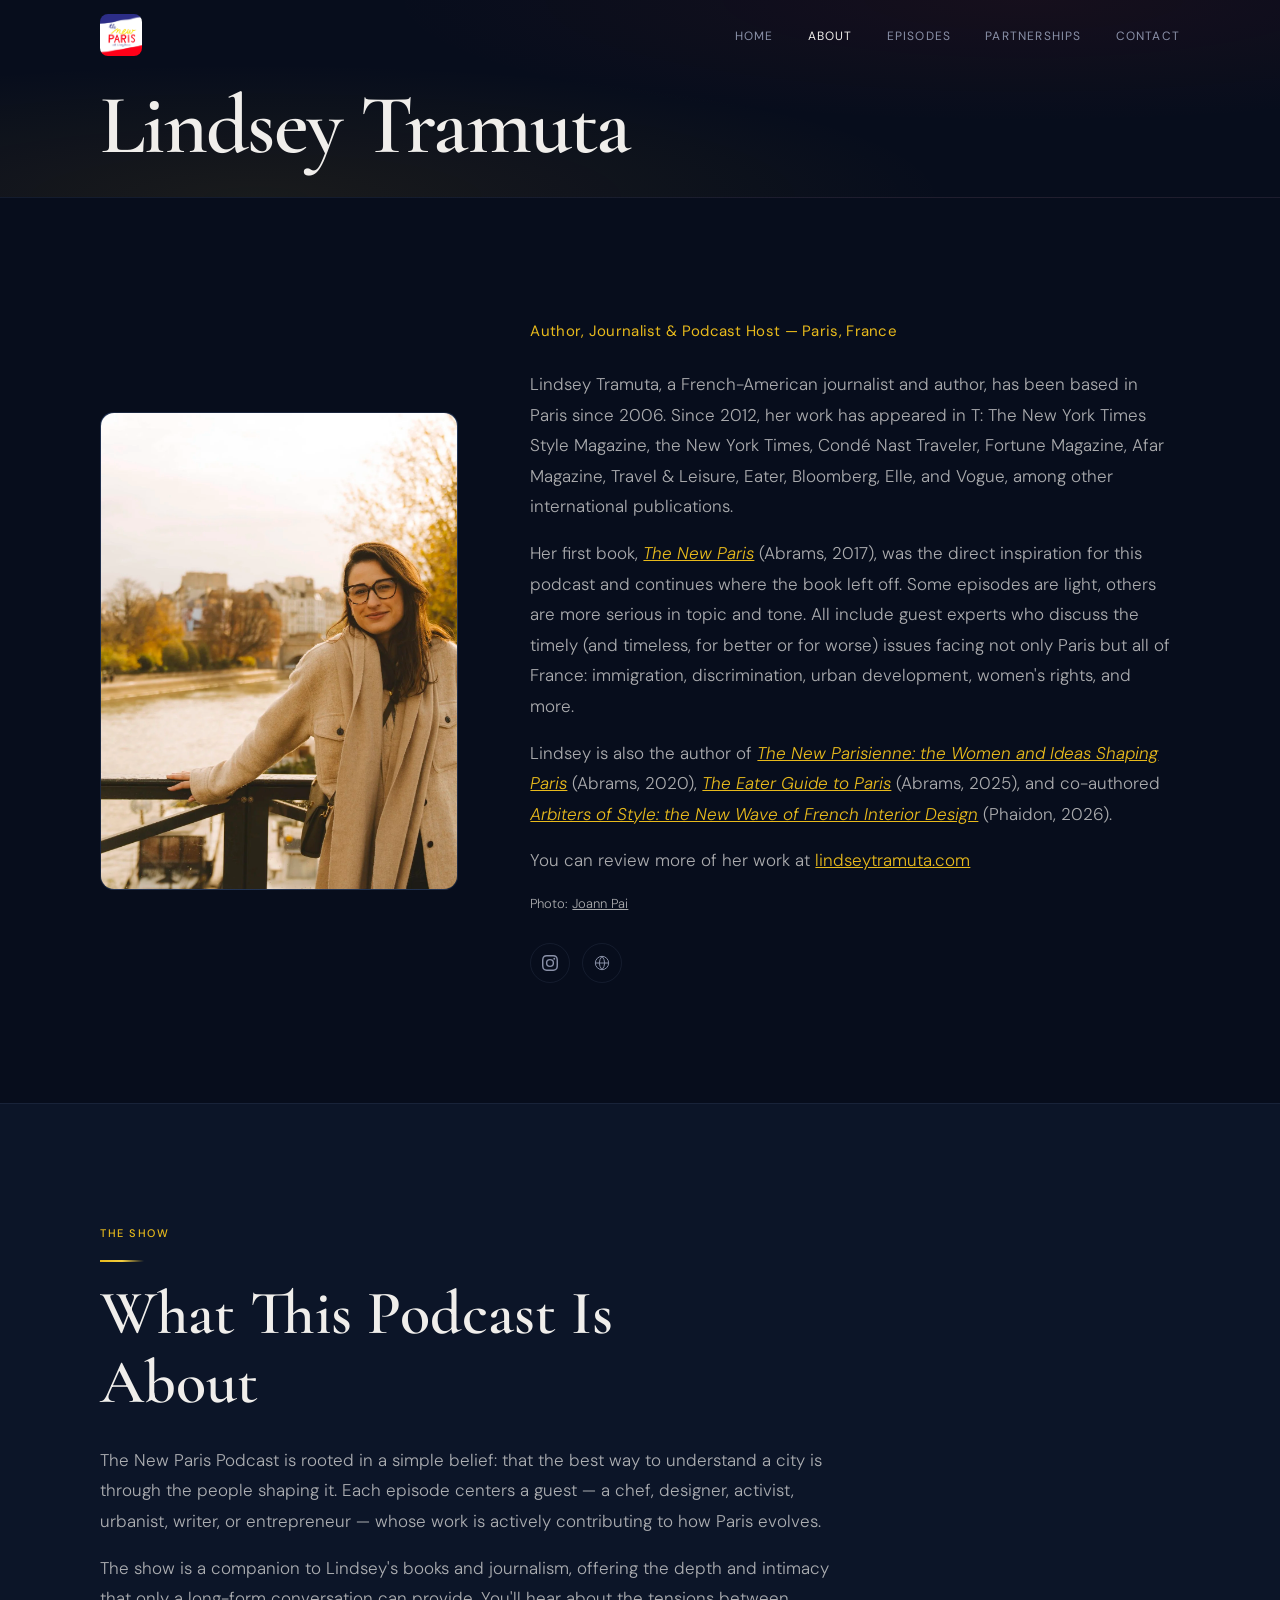
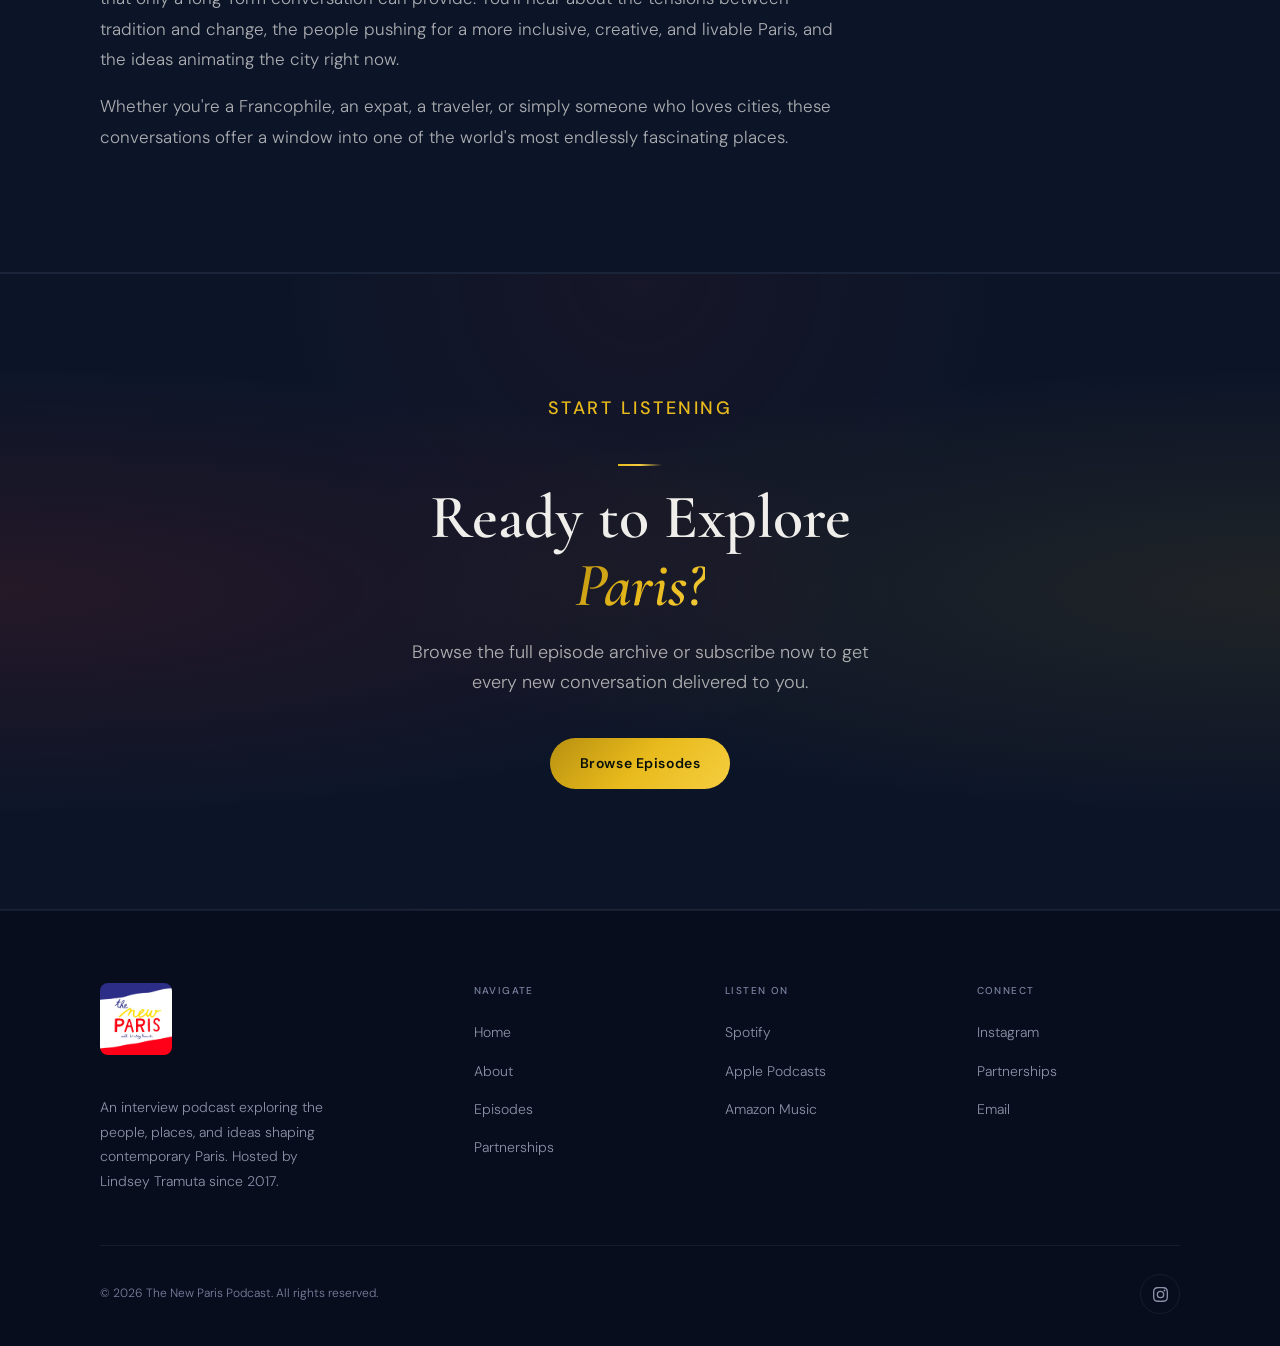
==== commit 63b839c8: "add partnerships and contact pages" ====
--- a/about.html
+++ b/about.html
@@ -22,8 +22,8 @@
         <li><a href="index.html">Home</a></li>
         <li><a href="about.html" class="active">About</a></li>
         <li><a href="episodes.html">Episodes</a></li>
-        <li><a href="sponsorships.html">Sponsorships</a></li>
-        <li><a href="mailto:hello@thenewparispodcast.com">Contact</a></li>
+        <li><a href="partnerships.html">Partnerships</a></li>
+        <li><a href="contact.html">Contact</a></li>
       </ul>
       <button class="hamburger" id="hamburger" aria-label="Open menu">
         <span></span><span></span><span></span>
@@ -35,8 +35,8 @@
     <a href="index.html">Home</a>
     <a href="about.html">About</a>
     <a href="episodes.html">Episodes</a>
-    <a href="sponsorships.html">Sponsorships</a>
-    <a href="mailto:hello@thenewparispodcast.com">Contact</a>
+    <a href="partnerships.html">Partnerships</a>
+    <a href="contact.html">Contact</a>
   </div>
 
   <!-- PAGE HERO -->
@@ -70,10 +70,7 @@
             <a href="https://instagram.com/thenewparispodcast" target="_blank" rel="noopener" class="social-link" aria-label="Instagram">
               <svg width="16" height="16" viewBox="0 0 24 24" fill="currentColor"><path d="M12 2.163c3.204 0 3.584.012 4.85.07 3.252.148 4.771 1.691 4.919 4.919.058 1.265.069 1.645.069 4.849 0 3.205-.012 3.584-.069 4.849-.149 3.225-1.664 4.771-4.919 4.919-1.266.058-1.644.07-4.85.07-3.204 0-3.584-.012-4.849-.07-3.26-.149-4.771-1.699-4.919-4.92-.058-1.265-.07-1.644-.07-4.849 0-3.204.013-3.583.07-4.849.149-3.227 1.664-4.771 4.919-4.919 1.266-.057 1.645-.069 4.849-.069zM12 0C8.741 0 8.333.014 7.053.072 2.695.272.273 2.69.073 7.052.014 8.333 0 8.741 0 12c0 3.259.014 3.668.072 4.948.2 4.358 2.618 6.78 6.98 6.98C8.333 23.986 8.741 24 12 24c3.259 0 3.668-.014 4.948-.072 4.354-.2 6.782-2.618 6.979-6.98.059-1.28.073-1.689.073-4.948 0-3.259-.014-3.667-.072-4.947-.196-4.354-2.617-6.78-6.979-6.98C15.668.014 15.259 0 12 0zm0 5.838a6.162 6.162 0 1 0 0 12.324 6.162 6.162 0 0 0 0-12.324zM12 16a4 4 0 1 1 0-8 4 4 0 0 1 0 8zm6.406-11.845a1.44 1.44 0 1 0 0 2.881 1.44 1.44 0 0 0 0-2.881z"/></svg>
             </a>
-            <a href="https://twitter.com/lindseytramuta" target="_blank" rel="noopener" class="social-link" aria-label="Twitter / X">
-              <svg width="16" height="16" viewBox="0 0 24 24" fill="currentColor"><path d="M18.244 2.25h3.308l-7.227 8.26 8.502 11.24H16.17l-5.214-6.817L4.99 21.75H1.68l7.73-8.835L1.254 2.25H8.08l4.713 6.231zm-1.161 17.52h1.833L7.084 4.126H5.117z"/></svg>
-            </a>
-            <a href="https://lindseytramuta.com" target="_blank" rel="noopener" class="social-link" aria-label="Website">
+              <a href="https://lindseytramuta.com" target="_blank" rel="noopener" class="social-link" aria-label="Website">
               <svg width="16" height="16" viewBox="0 0 24 24" fill="none" stroke="currentColor" stroke-width="1.5"><circle cx="12" cy="12" r="10"/><path d="M2 12h20M12 2a15.3 15.3 0 0 1 4 10 15.3 15.3 0 0 1-4 10 15.3 15.3 0 0 1-4-10 15.3 15.3 0 0 1 4-10z"/></svg>
             </a>
           </div>
@@ -126,7 +123,7 @@
             <li><a href="index.html">Home</a></li>
             <li><a href="about.html">About</a></li>
             <li><a href="episodes.html">Episodes</a></li>
-            <li><a href="sponsorships.html">Sponsorships</a></li>
+            <li><a href="partnerships.html">Partnerships</a></li>
           </ul>
         </div>
         <div class="footer-col">
@@ -141,8 +138,7 @@
           <h4>Connect</h4>
           <ul>
             <li><a href="https://instagram.com/thenewparispodcast" target="_blank" rel="noopener">Instagram</a></li>
-            <li><a href="https://twitter.com/lindseytramuta" target="_blank" rel="noopener">Twitter / X</a></li>
-            <li><a href="sponsorships.html">Sponsorships</a></li>
+            <li><a href="partnerships.html">Partnerships</a></li>
             <li><a href="mailto:hello@thenewparispodcast.com">Email</a></li>
           </ul>
         </div>
@@ -153,10 +149,7 @@
           <a href="https://instagram.com/thenewparispodcast" target="_blank" rel="noopener" class="social-link" aria-label="Instagram">
             <svg width="15" height="15" viewBox="0 0 24 24" fill="currentColor"><path d="M12 2.163c3.204 0 3.584.012 4.85.07 3.252.148 4.771 1.691 4.919 4.919.058 1.265.069 1.645.069 4.849 0 3.205-.012 3.584-.069 4.849-.149 3.225-1.664 4.771-4.919 4.919-1.266.058-1.644.07-4.85.07-3.204 0-3.584-.012-4.849-.07-3.26-.149-4.771-1.699-4.919-4.92-.058-1.265-.07-1.644-.07-4.849 0-3.204.013-3.583.07-4.849.149-3.227 1.664-4.771 4.919-4.919 1.266-.057 1.645-.069 4.849-.069zM12 0C8.741 0 8.333.014 7.053.072 2.695.272.273 2.69.073 7.052.014 8.333 0 8.741 0 12c0 3.259.014 3.668.072 4.948.2 4.358 2.618 6.78 6.98 6.98C8.333 23.986 8.741 24 12 24c3.259 0 3.668-.014 4.948-.072 4.354-.2 6.782-2.618 6.979-6.98.059-1.28.073-1.689.073-4.948 0-3.259-.014-3.667-.072-4.947-.196-4.354-2.617-6.78-6.979-6.98C15.668.014 15.259 0 12 0zm0 5.838a6.162 6.162 0 1 0 0 12.324 6.162 6.162 0 0 0 0-12.324zM12 16a4 4 0 1 1 0-8 4 4 0 0 1 0 8zm6.406-11.845a1.44 1.44 0 1 0 0 2.881 1.44 1.44 0 0 0 0-2.881z"/></svg>
           </a>
-          <a href="https://twitter.com/lindseytramuta" target="_blank" rel="noopener" class="social-link" aria-label="Twitter / X">
-            <svg width="15" height="15" viewBox="0 0 24 24" fill="currentColor"><path d="M18.244 2.25h3.308l-7.227 8.26 8.502 11.24H16.17l-5.214-6.817L4.99 21.75H1.68l7.73-8.835L1.254 2.25H8.08l4.713 6.231zm-1.161 17.52h1.833L7.084 4.126H5.117z"/></svg>
-          </a>
-        </div>
+          </div>
       </div>
     </div>
   </footer>
--- a/css/styles.css
+++ b/css/styles.css
@@ -254,7 +254,6 @@
    HERO
    ============================================================ */
 .hero {
-  min-height: 100vh;
   display: flex;
   align-items: flex-start;
   padding-top: var(--nav-h);
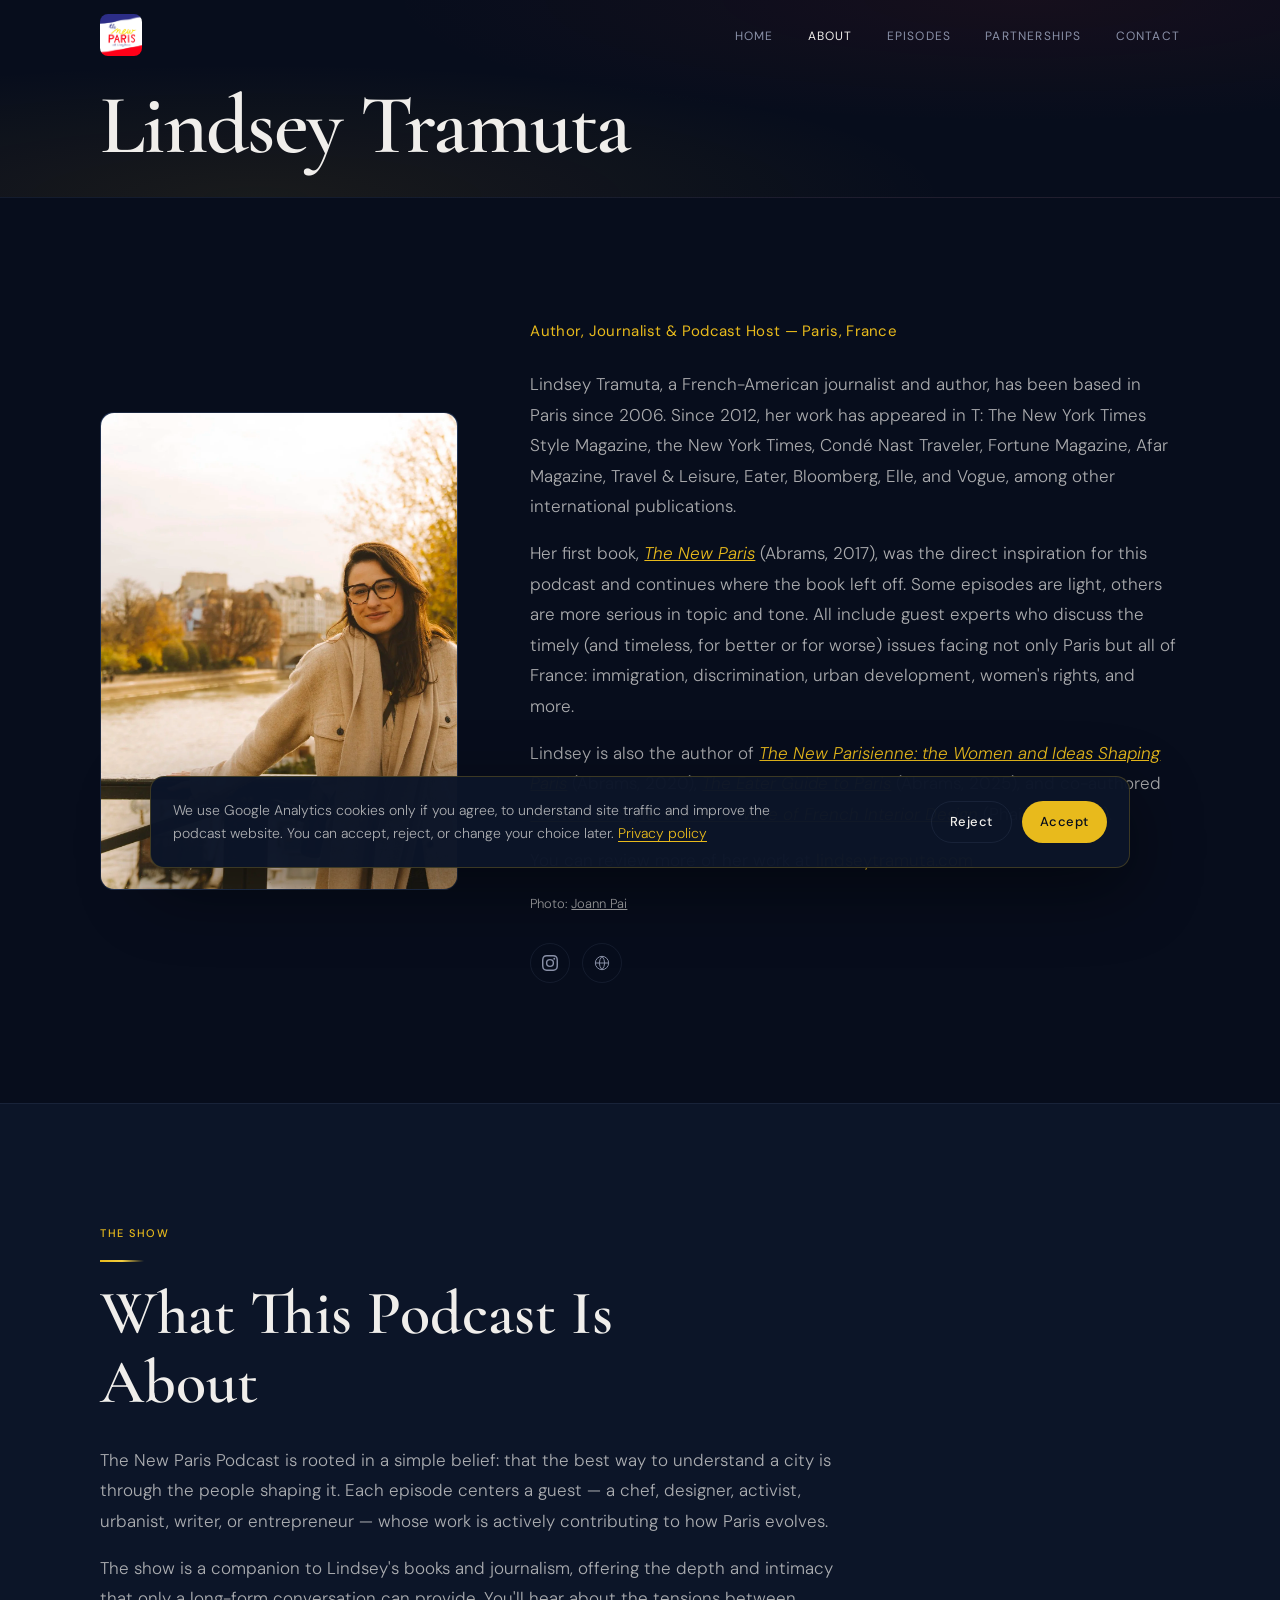
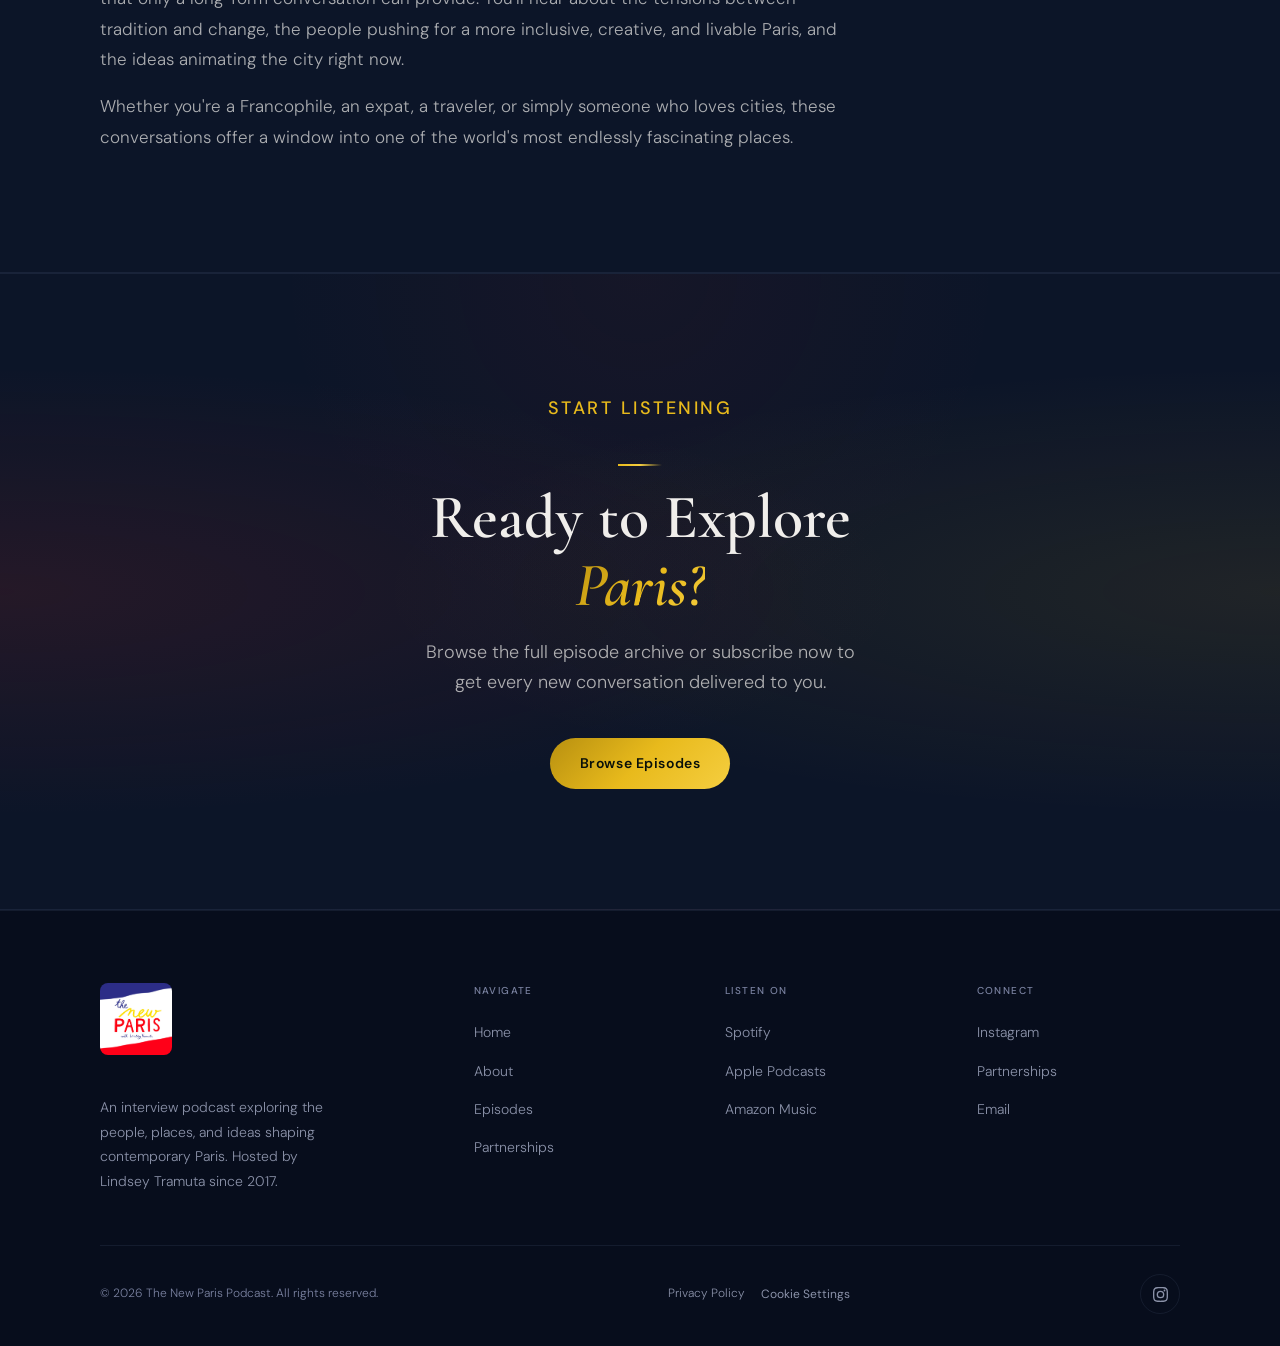
==== commit 8a39f4ed: "Add GDPR consent and privacy policy" ====
--- a/about.html
+++ b/about.html
@@ -5,9 +5,8 @@
   <meta name="viewport" content="width=device-width, initial-scale=1.0">
   <title>About — The New Paris Podcast</title>
   <meta name="description" content="Meet Lindsey Tramuta, the author and journalist behind The New Paris Podcast. Learn about the show, its mission, and what listeners can expect.">
-  <link rel="preconnect" href="https://fonts.googleapis.com">
-  <link rel="preconnect" href="https://fonts.gstatic.com" crossorigin>
-  <link href="https://fonts.googleapis.com/css2?family=Cormorant+Garamond:ital,wght@0,400;0,500;0,600;0,700;1,400;1,600&family=DM+Sans:ital,wght@0,300;0,400;0,500;1,300&display=swap" rel="stylesheet">
+  <meta name="keywords" content="paris, contemporary paris, paris podcast, lindsey tramuta, paris journalist, paris author, paris culture, french culture, paris lifestyle, francophile, expat paris, paris travel">
+  <link rel="canonical" href="https://thenewparis.com/about.html">
   <link rel="stylesheet" href="css/styles.css">
 </head>
 <body>
@@ -145,6 +144,10 @@
       </div>
       <div class="footer-bottom">
         <p>&copy; 2026 The New Paris Podcast. All rights reserved.</p>
+        <div class="footer-legal">
+          <a href="privacy.html">Privacy Policy</a>
+          <button type="button" data-cookie-settings>Cookie Settings</button>
+        </div>
         <div class="footer-socials">
           <a href="https://instagram.com/thenewparispodcast" target="_blank" rel="noopener" class="social-link" aria-label="Instagram">
             <svg width="15" height="15" viewBox="0 0 24 24" fill="currentColor"><path d="M12 2.163c3.204 0 3.584.012 4.85.07 3.252.148 4.771 1.691 4.919 4.919.058 1.265.069 1.645.069 4.849 0 3.205-.012 3.584-.069 4.849-.149 3.225-1.664 4.771-4.919 4.919-1.266.058-1.644.07-4.85.07-3.204 0-3.584-.012-4.849-.07-3.26-.149-4.771-1.699-4.919-4.92-.058-1.265-.07-1.644-.07-4.849 0-3.204.013-3.583.07-4.849.149-3.227 1.664-4.771 4.919-4.919 1.266-.057 1.645-.069 4.849-.069zM12 0C8.741 0 8.333.014 7.053.072 2.695.272.273 2.69.073 7.052.014 8.333 0 8.741 0 12c0 3.259.014 3.668.072 4.948.2 4.358 2.618 6.78 6.98 6.98C8.333 23.986 8.741 24 12 24c3.259 0 3.668-.014 4.948-.072 4.354-.2 6.782-2.618 6.979-6.98.059-1.28.073-1.689.073-4.948 0-3.259-.014-3.667-.072-4.947-.196-4.354-2.617-6.78-6.979-6.98C15.668.014 15.259 0 12 0zm0 5.838a6.162 6.162 0 1 0 0 12.324 6.162 6.162 0 0 0 0-12.324zM12 16a4 4 0 1 1 0-8 4 4 0 0 1 0 8zm6.406-11.845a1.44 1.44 0 1 0 0 2.881 1.44 1.44 0 0 0 0-2.881z"/></svg>
--- a/css/styles.css
+++ b/css/styles.css
@@ -1,6 +1,38 @@
 /* ============================================================
    THE NEW PARIS PODCAST — Stylesheet
    ============================================================ */
+
+@font-face {
+  font-family: 'Cormorant Garamond';
+  font-style: normal;
+  font-display: swap;
+  font-weight: 300 700;
+  src: url('../fonts/cormorant-garamond-latin-wght-normal.woff2') format('woff2-variations');
+}
+
+@font-face {
+  font-family: 'Cormorant Garamond';
+  font-style: italic;
+  font-display: swap;
+  font-weight: 300 700;
+  src: url('../fonts/cormorant-garamond-latin-wght-italic.woff2') format('woff2-variations');
+}
+
+@font-face {
+  font-family: 'DM Sans';
+  font-style: normal;
+  font-display: swap;
+  font-weight: 100 1000;
+  src: url('../fonts/dm-sans-latin-wght-normal.woff2') format('woff2-variations');
+}
+
+@font-face {
+  font-family: 'DM Sans';
+  font-style: italic;
+  font-display: swap;
+  font-weight: 100 1000;
+  src: url('../fonts/dm-sans-latin-wght-italic.woff2') format('woff2-variations');
+}
 
 /* ---- Variables ---- */
 :root {
@@ -737,6 +769,104 @@
 }
 .footer-bottom p { font-size: 12px; color: var(--gray-dark); }
 .footer-socials { display: flex; gap: 10px; }
+.footer-legal {
+  display: flex;
+  align-items: center;
+  gap: 16px;
+  flex-wrap: wrap;
+}
+.footer-legal a,
+.footer-legal button {
+  color: var(--gray);
+  font-size: 12px;
+  transition: color 0.2s;
+}
+.footer-legal a:hover,
+.footer-legal button:hover { color: var(--white); }
+
+/* ============================================================
+   PRIVACY / CONSENT
+   ============================================================ */
+.legal-content {
+  max-width: 820px;
+}
+.legal-content h2 {
+  font-size: clamp(28px, 4vw, 44px);
+  margin: 44px 0 16px;
+}
+.legal-content h3 {
+  font-size: clamp(21px, 2.4vw, 28px);
+  margin: 28px 0 10px;
+}
+.legal-content p,
+.legal-content li {
+  color: var(--white-dim);
+  line-height: 1.8;
+}
+.legal-content p { margin-bottom: 16px; }
+.legal-content ul {
+  list-style: disc;
+  padding-left: 22px;
+  margin: 0 0 22px;
+}
+.legal-content a {
+  color: var(--gold);
+  text-decoration: underline;
+  text-decoration-thickness: 1px;
+  text-underline-offset: 3px;
+}
+.cookie-banner {
+  position: fixed;
+  left: clamp(16px, 4vw, 32px);
+  right: clamp(16px, 4vw, 32px);
+  bottom: clamp(16px, 4vw, 32px);
+  z-index: 2000;
+  display: none;
+  align-items: center;
+  justify-content: space-between;
+  gap: 24px;
+  max-width: 980px;
+  margin: 0 auto;
+  padding: 22px;
+  background: rgba(12, 21, 40, 0.98);
+  border: 1px solid var(--gold-border);
+  border-radius: var(--r);
+  box-shadow: 0 22px 70px rgba(0, 0, 0, 0.45);
+}
+.cookie-banner.open { display: flex; }
+.cookie-banner p {
+  font-size: 14px;
+  margin: 0;
+  max-width: 640px;
+}
+.cookie-banner a {
+  color: var(--gold);
+  text-decoration: underline;
+  text-underline-offset: 3px;
+}
+.cookie-actions {
+  display: flex;
+  gap: 10px;
+  flex-wrap: wrap;
+  flex-shrink: 0;
+}
+.cookie-btn {
+  min-height: 42px;
+  padding: 10px 18px;
+  border-radius: 100px;
+  font-size: 13px;
+  font-weight: 500;
+  letter-spacing: 0.04em;
+}
+.cookie-btn.accept {
+  background: var(--gold);
+  color: var(--bg);
+}
+.cookie-btn.reject {
+  border: 1px solid var(--line);
+  color: var(--white);
+}
+.cookie-btn:hover { transform: translateY(-1px); }
 
 /* ============================================================
    PAGE HERO (inner pages)
@@ -1194,6 +1324,8 @@
   .divider { margin-left: auto; margin-right: auto; }
   .footer-inner { grid-template-columns: 1fr; gap: 32px; }
   .footer-bottom { flex-direction: column; gap: 16px; text-align: center; }
+  .footer-legal { justify-content: center; }
+  .cookie-banner { align-items: flex-start; flex-direction: column; }
   .form-row { grid-template-columns: 1fr; }
   .player-platforms { flex-direction: column; }
   .stats-grid { grid-template-columns: 1fr 1fr; }
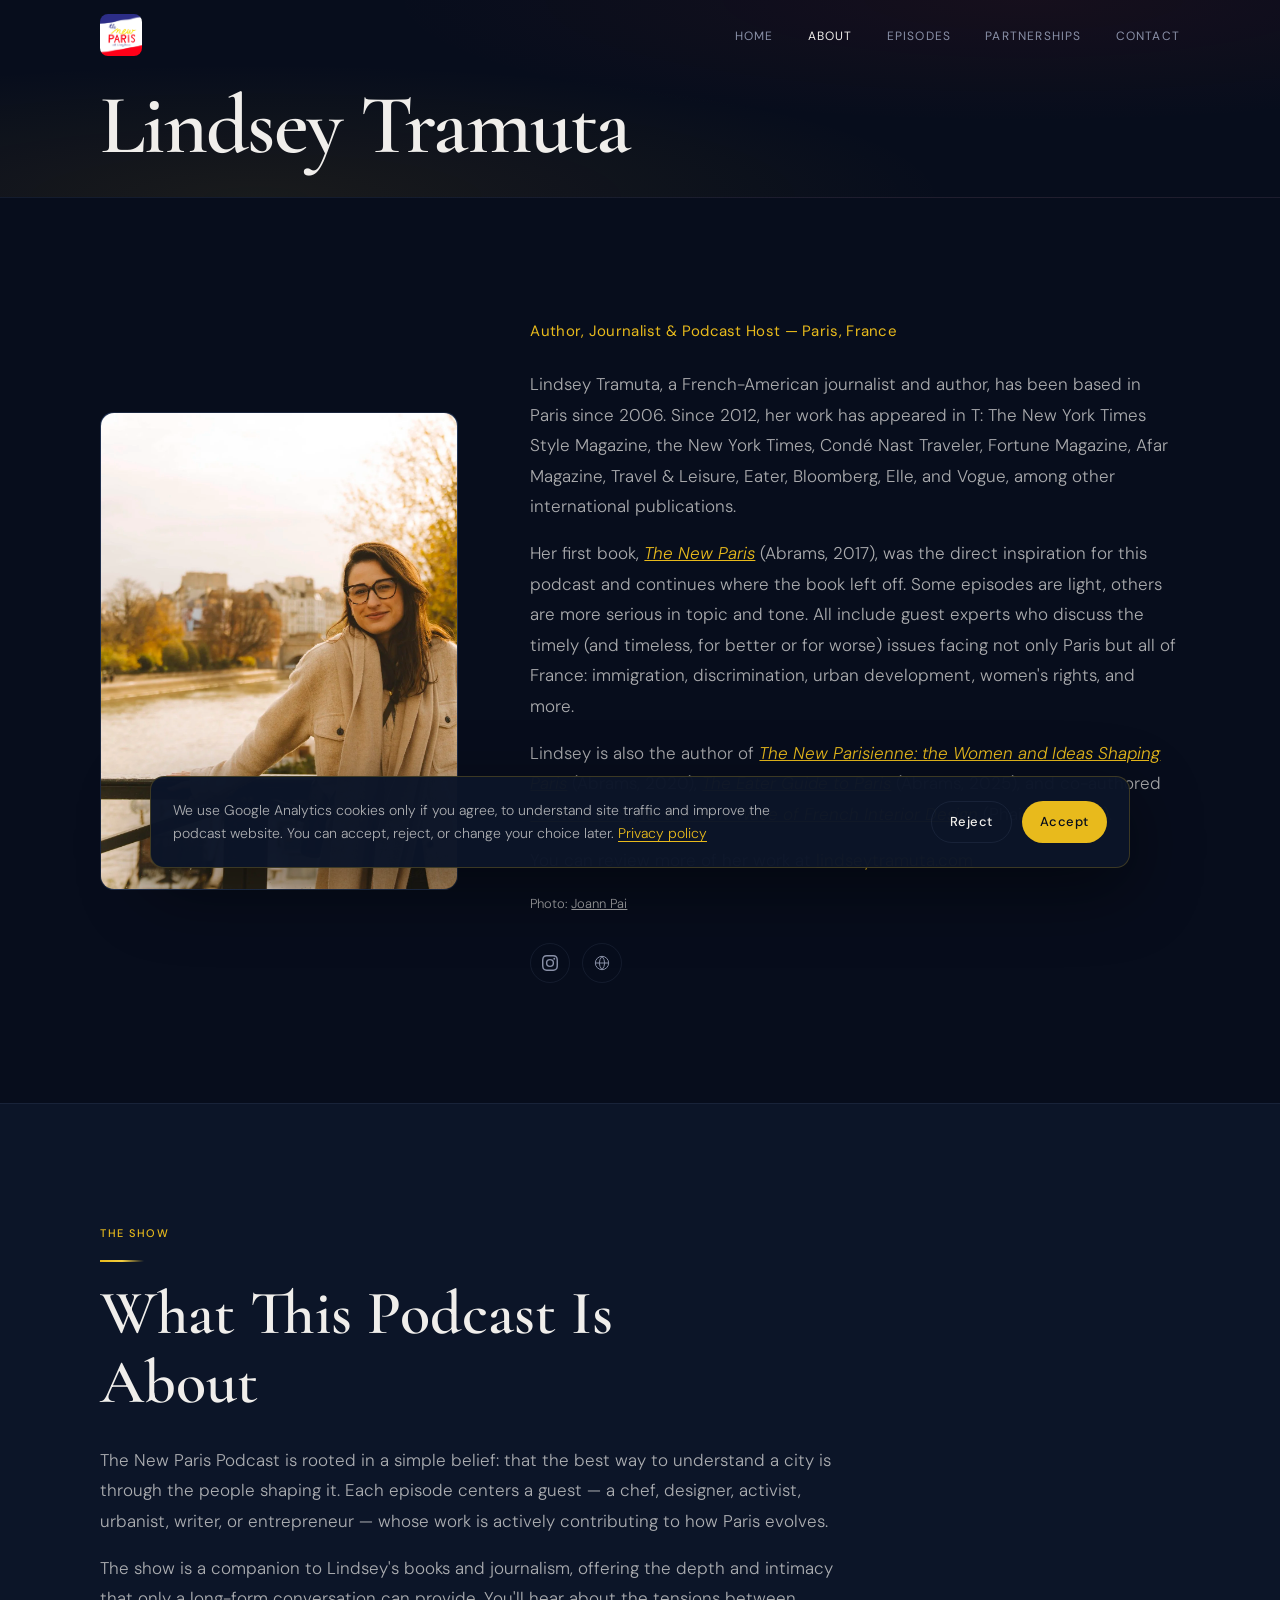
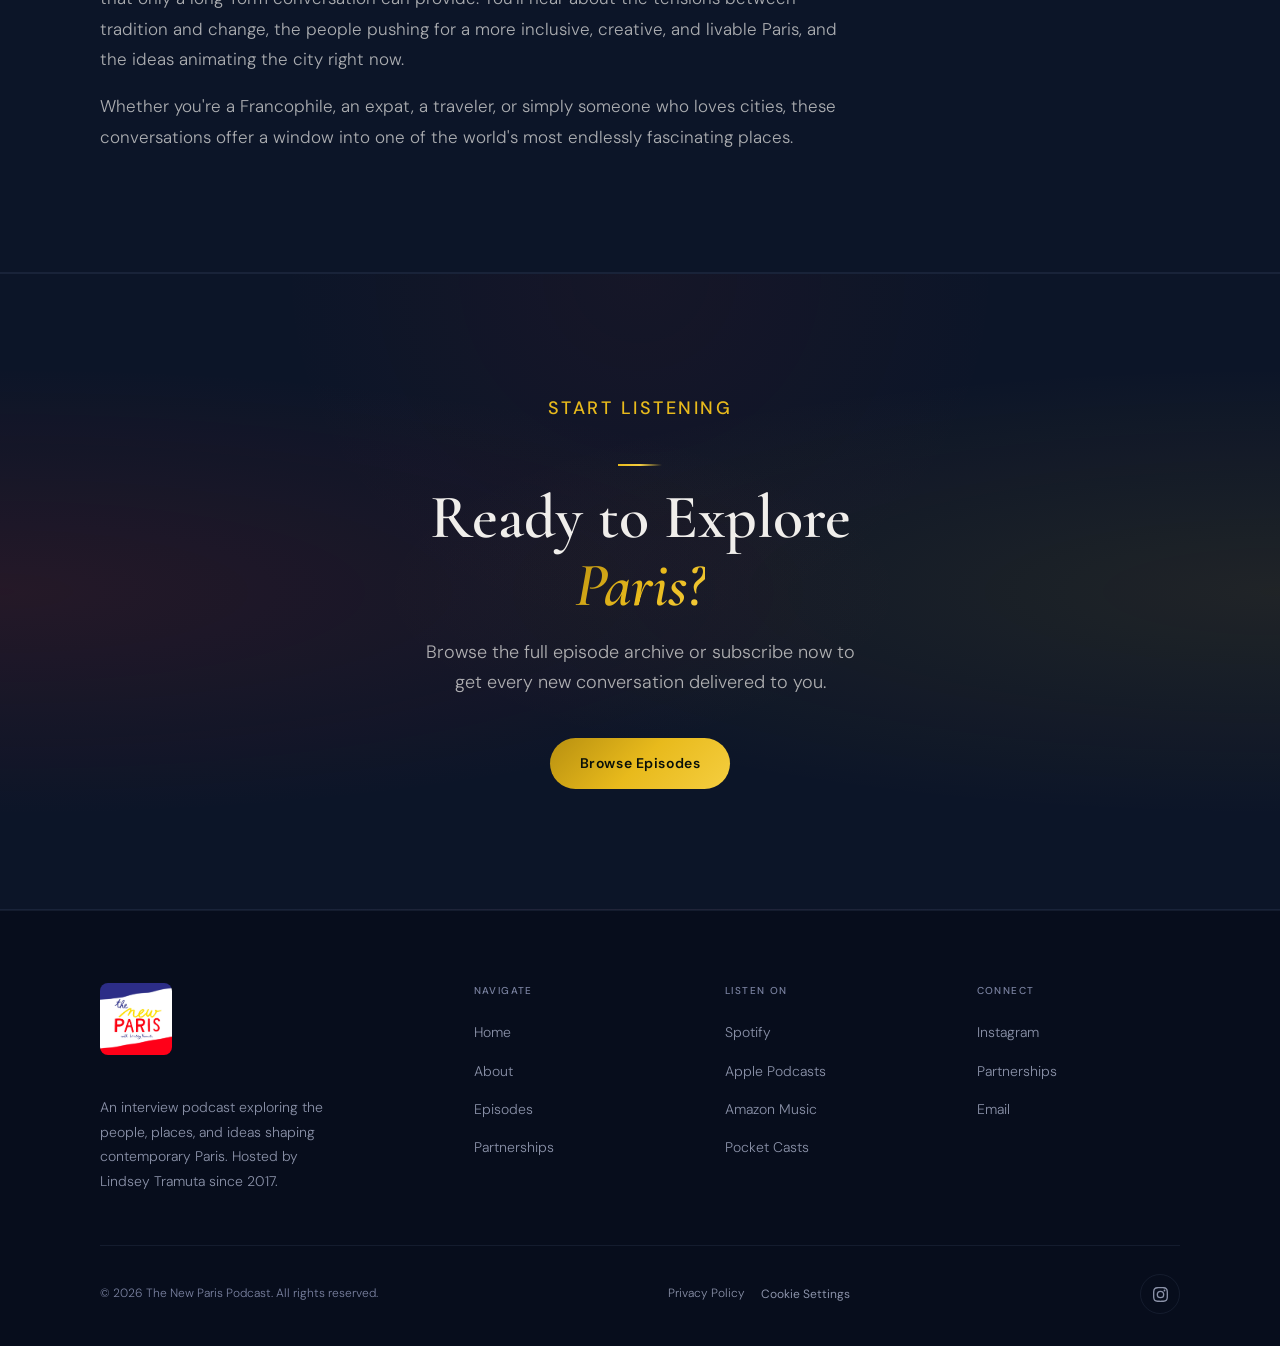
==== commit 4d3e1e3d: "added pocketcast as a listening platform" ====
--- a/about.html
+++ b/about.html
@@ -131,6 +131,7 @@
             <li><a href="https://open.spotify.com/show/2KHAu4PRRxsVcUf0qL84Ym" target="_blank" rel="noopener">Spotify</a></li>
             <li><a href="https://podcasts.apple.com/podcast/id1225708803" target="_blank" rel="noopener">Apple Podcasts</a></li>
             <li><a href="https://music.amazon.co.uk/podcasts/789c262d-204c-44c2-9bc1-9c828be3fe16/the-new-paris-podcast" target="_blank" rel="noopener">Amazon Music</a></li>
+            <li><a href="https://pocketcasts.com/podcast/the-new-paris-podcast/b54d4390-04e9-0135-ec79-4114446340cb" target="_blank" rel="noopener">Pocket Casts</a></li>
           </ul>
         </div>
         <div class="footer-col">
--- a/css/styles.css
+++ b/css/styles.css
@@ -88,6 +88,7 @@
 a    { color: inherit; text-decoration: none; }
 ul   { list-style: none; }
 button { cursor: pointer; border: none; background: none; font-family: inherit; }
+.platform-icon { flex-shrink: 0; object-fit: contain; }
 
 /* ---- Typography ---- */
 h1 {
